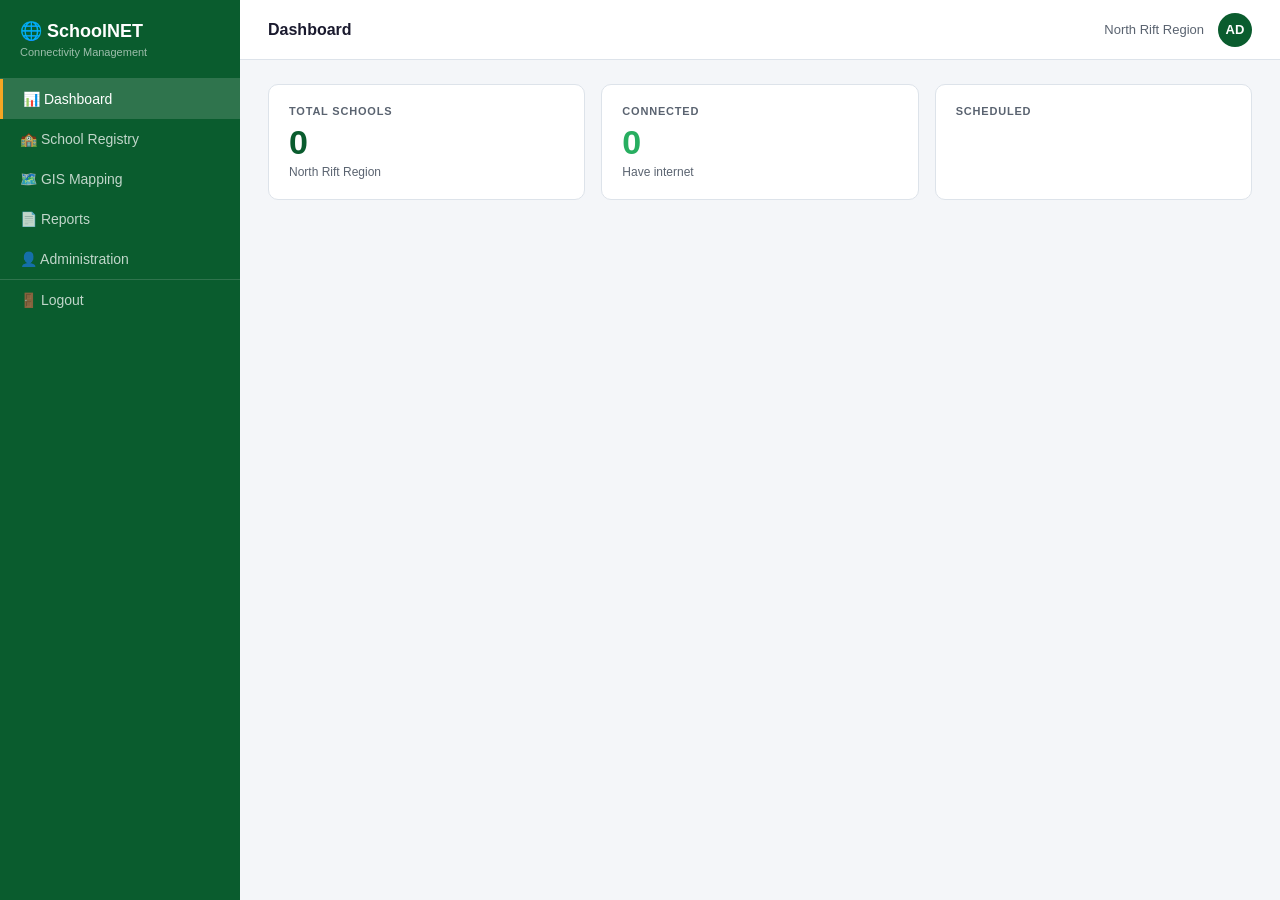
==== index.html @ 1ac12907 "Add dashboard page with stat cards and table" ====
<!DOCTYPE html>
<html lang="en">
<head>
    <meta charset="UTF-8">
    <meta name="viewport" content="width=device-width, initial-scale=1.0">
    <title>SchoolNET | Dashboard</title>
    <link rel="stylesheet" href="assets/css/style.css">
    <link rel="stylesheet" href="assets/css/dashboard.css">
</head>
<body>

    <!-- SIDEBAR -->
    <aside class="sidebar">

        <!-- LOGO -->
        <div class="sidebar-logo">
            <h1>🌐 SchoolNET</h1>
            <p>Connectivity Management</p>
        </div>

        <!-- NAVIGATION -->
        <nav>
            <a href="index.html" class="nav-link active">
                📊 Dashboard
            </a>
            <a href="pages/school-registry.html" class="nav-link">
                🏫 School Registry
            </a>
            <a href="pages/gis-mapping.html" class="nav-link">
                🗺️ GIS Mapping
            </a>
            <a href="pages/reports.html" class="nav-link">
                📄 Reports
            </a>
            <a href="pages/administration.html" class="nav-link">
                👤 Administration
            </a>
            <a href="login.html" class="nav-link logout">
                🚪 Logout
            </a>
        </nav>

    </aside>

    <!-- MAIN CONTENT -->
    <div class="main-content">

        <!-- TOP BAR -->
        <header class="topbar">
            <h2>Dashboard</h2>
            <div class="topbar-right">
                <span>North Rift Region</span>
                <div class="user-badge">AD</div>
            </div>
        </header>

        <!-- PAGE CONTENT -->
        <div class="page-content">

            <!-- STAT CARDS -->
            <div class="stats-grid">

                <div class="stat-card">
                    <div class="stat-label">Total Schools</div>
                    <div class="stat-value" id="totalSchools">0</div>
                    <div class="stat-sub">North Rift Region</div>
                </div>

                <div class="stat-card green">
                    <div class="stat-label">Connected</div>
                    <div class="stat-value" id="totalConnected">0</div>
                    <div class="stat-sub">Have internet</div>
                </div>

                <div class="stat-card orange">
                    <div class="stat-label">Scheduled</div>
---- assets/css/style.css ----
/* ================================
   GLOBAL STYLES
================================ */
* {
    margin: 0;
    padding: 0;
    box-sizing: border-box;
}

body {
    font-family: 'Segoe UI', sans-serif;
    background: #f4f6f9;
    color: #1a1a2e;
}

/* ================================
   LOGIN PAGE
================================ */
.login-container {
    min-height: 100vh;
    display: flex;
    align-items: center;
    justify-content: center;
    background: #0A5C2E;
}

.login-box {
    background: white;
    padding: 40px;
    border-radius: 12px;
    width: 400px;
    box-shadow: 0 10px 40px rgba(0,0,0,0.2);
}

.login-logo {
    text-align: center;
    margin-bottom: 30px;
}

.login-logo h1 {
    font-size: 28px;
    color: #0A5C2E;
    margin-bottom: 6px;
}

.login-logo p {
    font-size: 13px;
    color: #5a6370;
}

.form-group {
    display: flex;
    flex-direction: column;
    gap: 6px;
    margin-bottom: 18px;
}

.form-group label {
    font-size: 13px;
    font-weight: 600;
    color: #5a6370;
    text-transform: uppercase;
    letter-spacing: 0.8px;
}

.form-group input {
    padding: 10px 14px;
    border: 1px solid #dde3ea;
    border-radius: 6px;
    font-size: 14px;
    outline: none;
}

.form-group input:focus {
    border-color: #0A5C2E;
}

.btn-login {
    width: 100%;
    padding: 12px;
    background: #0A5C2E;
    color: white;
    border: none;
    border-radius: 6px;
    font-size: 15px;
    font-weight: 600;
    cursor: pointer;
    margin-top: 6px;
}

.btn-login:hover {
    background: #12803f;
}
---- assets/css/dashboard.css ----
/* ================================
   LAYOUT
================================ */
body {
    display: flex;
    min-height: 100vh;
}

/* ================================
   SIDEBAR
================================ */
.sidebar {
    width: 240px;
    background: #0A5C2E;
    display: flex;
    flex-direction: column;
    position: fixed;
    top: 0;
    left: 0;
    bottom: 0;
}

.sidebar-logo {
    padding: 20px;
    border-bottom: 1px solid rgba(255,255,255,0.15);
}

.sidebar-logo h1 {
    color: white;
    font-size: 18px;
    font-weight: 700;
}

.sidebar-logo p {
    color: rgba(255,255,255,0.6);
    font-size: 11px;
    margin-top: 4px;
}

.nav-link {
    display: flex;
    align-items: center;
    gap: 10px;
    padding: 12px 20px;
    color: rgba(255,255,255,0.75);
    text-decoration: none;
    font-size: 14px;
    font-weight: 500;
    transition: background 0.2s;
}

.nav-link:hover {
    background: rgba(255,255,255,0.1);
    color: white;
}

.nav-link.active {
    background: rgba(255,255,255,0.15);
    color: white;
    border-left: 3px solid #F5A623;
}

.nav-link.logout {
    margin-top: auto;
    border-top: 1px solid rgba(255,255,255,0.15);
}

/* ================================
   MAIN CONTENT
================================ */
.main-content {
    margin-left: 240px;
    flex: 1;
    display: flex;
    flex-direction: column;
}

/* ================================
   TOPBAR
================================ */
.topbar {
    height: 60px;
    background: white;
    border-bottom: 1px solid #dde3ea;
    display: flex;
    align-items: center;
    justify-content: space-between;
    padding: 0 28px;
    position: sticky;
    top: 0;
}

.topbar h2 {
    font-size: 16px;
    font-weight: 600;
}

.topbar-right {
    display: flex;
    align-items: center;
    gap: 14px;
    font-size: 13px;
    color: #5a6370;
}

.user-badge {
    width: 34px;
    height: 34px;
    background: #0A5C2E;
    color: white;
    border-radius: 50%;
    display: flex;
    align-items: center;
    justify-content: center;
    font-size: 13px;
    font-weight: 600;
}

/* ================================
   PAGE CONTENT
================================ */
.page-content {
    padding: 24px 28px;
    flex: 1;
}

/* ================================
   STAT CARDS
================================ */
.stats-grid {
    display: grid;
    grid-template-columns: repeat(auto-fit, minmax(180px, 1fr));
    gap: 16px;
    margin-bottom: 24px;
}

.stat-card {
    background: white;
    border-radius: 10px;
    padding: 20px;
    border: 1px solid #dde3ea;
}

.stat-label {
    font-size: 11px;
    font-weight: 700;
    text-transform: uppercase;
    letter-spacing: 0.8px;
    color: #5a6370;
    margin-bottom: 8px;
}

.stat-value {
    font-size: 34px;
    font-weight: 700;
    color: #0A5C2E;
    line-height: 1;
    margin-bottom: 6px;
}

.stat-sub {
    font-size: 12px;
    color: #5a6370;
}

.stat-card.green .stat-value { color: #27AE60; }
.stat-card.orange .stat-value { color: #E67E22; }
.stat-card.red .stat-value { color: #C0392B; }
.stat-card.blue .stat-value { color: #2980B9; }

/* ================================
   TABLE
================================ */
.table-card {
    background: white;
    border-radius: 10px;
    border: 1px solid #dde3ea;
    overflow: hidden;
}

.table-header {
    padding: 16px 20px;
    border-bottom: 1px solid #dde3ea;
}

.table-header h3 {
    font-size: 14px;
    font-weight: 600;
}

.table-wrap {
    overflow-x: auto;
}

table {
    width: 100%;
    border-collapse: collapse;
    font-size: 13px;
}

thead th {
    background: #f4f6f9;
    padding: 10px 14px;
    text-align: left;
    font-size: 11px;
    font-weight: 700;
    text-transform: uppercase;
    letter-spacing: 0.6px;
    color: #5a6370;
    border-bottom: 1px solid #dde3ea;
}

tbody tr {
    border-bottom: 1px solid #dde3ea;
}

tbody tr:hover {
    background: #e8f5ee;
}

tbody td {
    padding: 10px 14px;
}

/* ================================
   STATUS BADGES
================================ */
.badge {
    display: inline-block;
    padding: 3px 10px;
    border-radius: 20px;
    font-size: 11px;
    font-weight: 600;
}

.badge-connected { 
    background: #d4edda; 
    color: #155724; 
}
.badge-scheduled { 
    background: #fff3cd; 
    color: #856404; 
}
.badge-notconnected { 
    background: #f8d7da; 
    color: #721c24; 
}
.badge-unknown { 
    background: #e2e3e5; 
    color: #383d41; 
}
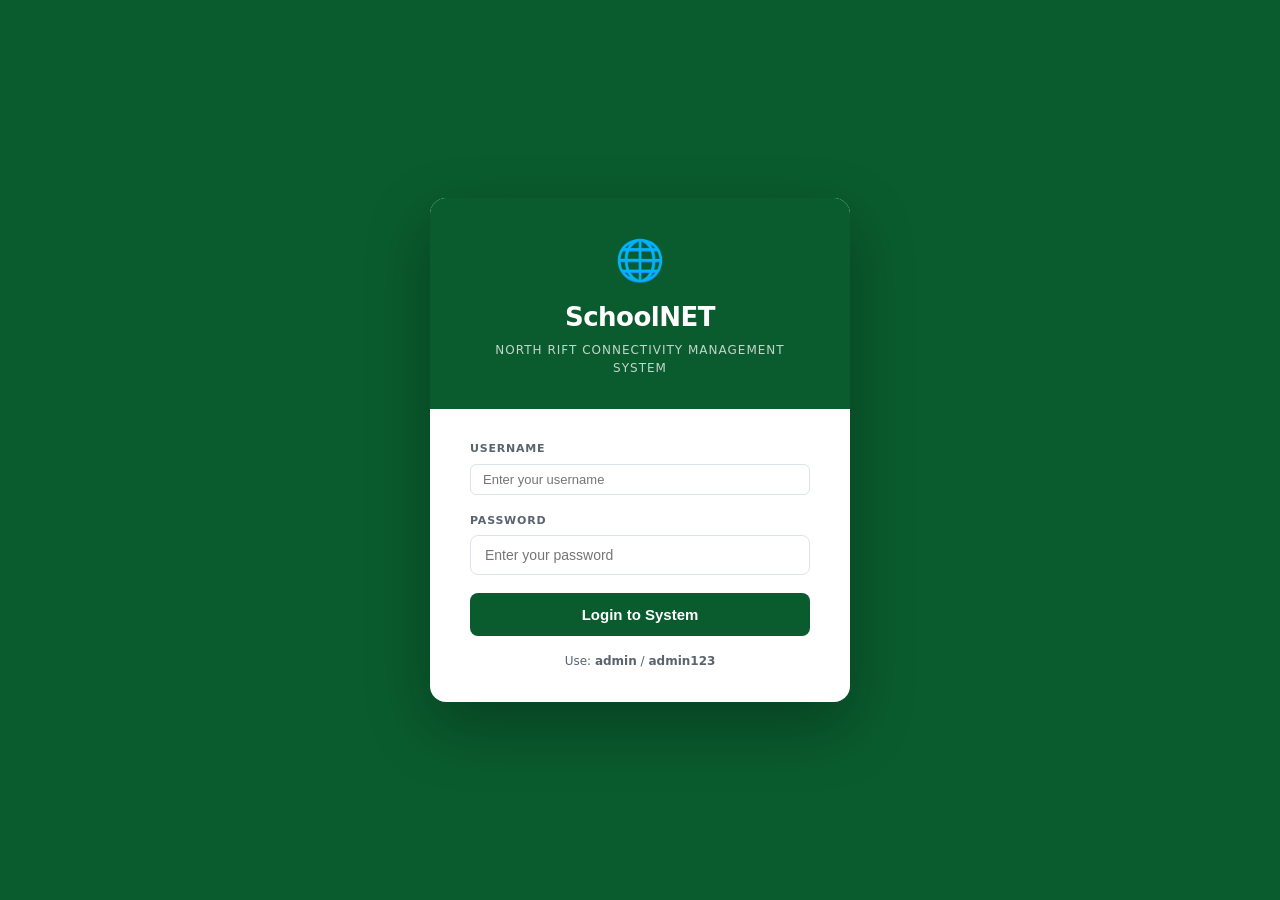
==== commit 22e3fa85: "Add login page and global CSS styles" ====
--- a/index.html
+++ b/index.html
@@ -3,74 +3,58 @@
 <head>
     <meta charset="UTF-8">
     <meta name="viewport" content="width=device-width, initial-scale=1.0">
-    <title>SchoolNET | Dashboard</title>
+    <title>SchoolNET | Login</title>
     <link rel="stylesheet" href="assets/css/style.css">
-    <link rel="stylesheet" href="assets/css/dashboard.css">
 </head>
 <body>
 
-    <!-- SIDEBAR -->
-    <aside class="sidebar">
+    <div class="login-container">
+        <div class="login-box">
 
-        <!-- LOGO -->
-        <div class="sidebar-logo">
-            <h1>🌐 SchoolNET</h1>
-            <p>Connectivity Management</p>
-        </div>
+            <div class="login-logo">
+                <div class="logo-icon">🌐</div>
+                <h1>SchoolNET</h1>
+                <p>North Rift Connectivity Management System</p>
+            </div>
 
-        <!-- NAVIGATION -->
-        <nav>
-            <a href="index.html" class="nav-link active">
-                📊 Dashboard
-            </a>
-            <a href="pages/school-registry.html" class="nav-link">
-                🏫 School Registry
-            </a>
-            <a href="pages/gis-mapping.html" class="nav-link">
-                🗺️ GIS Mapping
-            </a>
-            <a href="pages/reports.html" class="nav-link">
-                📄 Reports
-            </a>
-            <a href="pages/administration.html" class="nav-link">
-                👤 Administration
-            </a>
-            <a href="login.html" class="nav-link logout">
-                🚪 Logout
-            </a>
-        </nav>
+            <div class="login-form">
 
-    </aside>
-
-    <!-- MAIN CONTENT -->
-    <div class="main-content">
-
-        <!-- TOP BAR -->
-        <header class="topbar">
-            <h2>Dashboard</h2>
-            <div class="topbar-right">
-                <span>North Rift Region</span>
-                <div class="user-badge">AD</div>
-            </div>
-        </header>
-
-        <!-- PAGE CONTENT -->
-        <div class="page-content">
-
-            <!-- STAT CARDS -->
-            <div class="stats-grid">
-
-                <div class="stat-card">
-                    <div class="stat-label">Total Schools</div>
-                    <div class="stat-value" id="totalSchools">0</div>
-                    <div class="stat-sub">North Rift Region</div>
+                <div class="login-group">
+                    <label>Username</label>
+                    <input 
+                        type="text" 
+                        id="loginUser" 
+                        placeholder="Enter your username"
+                    >
                 </div>
 
-                <div class="stat-card green">
-                    <div class="stat-label">Connected</div>
-                    <div class="stat-value" id="totalConnected">0</div>
-                    <div class="stat-sub">Have internet</div>
+                <div class="login-group">
+                    <label>Password</label>
+                    <input 
+                        type="password" 
+                        id="loginPass" 
+                        placeholder="Enter your password"
+                    >
                 </div>
 
-                <div class="stat-card orange">
-                    <div class="stat-label">Scheduled</div>+                <div class="login-error" id="loginError">
+                    Wrong username or password
+                </div>
+
+                <button class="btn-login" onclick="doLogin()">
+                    Login to System
+                </button>
+
+                <div class="login-hint">
+                    Use: <strong>admin</strong> / 
+                    <strong>admin123</strong>
+                </div>
+
+            </div>
+        </div>
+    </div>
+
+    <script src="assets/js/auth.js"></script>
+
+</body>
+</html>
--- a/assets/css/style.css
+++ b/assets/css/style.css
@@ -1,93 +1,860 @@
 /* ================================
-   GLOBAL STYLES
-================================ */
-* {
+   GLOBAL RESET & BASE
+================================ */
+*, *::before, *::after {
+    box-sizing: border-box;
     margin: 0;
     padding: 0;
-    box-sizing: border-box;
+}
+
+:root {
+    --brand:        #0A5C2E;
+    --brand-light:  #12803f;
+    --brand-pale:   #e8f5ee;
+    --accent:       #F5A623;
+    --danger:       #C0392B;
+    --warn:         #E67E22;
+    --info:         #2980B9;
+    --success:      #27AE60;
+    --text:         #1a1a2e;
+    --text-muted:   #5a6370;
+    --border:       #dde3ea;
+    --bg:           #f4f6f9;
+    --white:        #ffffff;
+    --sidebar-w:    240px;
+    --header-h:     60px;
 }
 
 body {
-    font-family: 'Segoe UI', sans-serif;
-    background: #f4f6f9;
-    color: #1a1a2e;
-}
+    font-family: 'Segoe UI', system-ui, sans-serif;
+    background: var(--bg);
+    color: var(--text);
+    font-size: 14px;
+    line-height: 1.5;
+}
+
+a { text-decoration: none; color: inherit; }
 
 /* ================================
    LOGIN PAGE
 ================================ */
 .login-container {
     min-height: 100vh;
+    background: var(--brand);
     display: flex;
     align-items: center;
     justify-content: center;
-    background: #0A5C2E;
+    padding: 20px;
 }
 
 .login-box {
-    background: white;
-    padding: 40px;
-    border-radius: 12px;
-    width: 400px;
-    box-shadow: 0 10px 40px rgba(0,0,0,0.2);
+    background: var(--white);
+    border-radius: 16px;
+    width: 420px;
+    max-width: 100%;
+    box-shadow: 0 24px 64px rgba(0,0,0,0.3);
+    overflow: hidden;
 }
 
 .login-logo {
+    background: var(--brand);
+    padding: 32px 40px;
     text-align: center;
-    margin-bottom: 30px;
+    color: white;
+}
+
+.logo-icon {
+    font-size: 40px;
+    margin-bottom: 8px;
 }
 
 .login-logo h1 {
-    font-size: 28px;
-    color: #0A5C2E;
-    margin-bottom: 6px;
+    font-size: 26px;
+    font-weight: 700;
+    letter-spacing: -0.5px;
+    margin-bottom: 4px;
 }
 
 .login-logo p {
-    font-size: 13px;
-    color: #5a6370;
-}
-
-.form-group {
+    font-size: 12px;
+    opacity: 0.75;
+    text-transform: uppercase;
+    letter-spacing: 1px;
+}
+
+.login-form {
+    padding: 32px 40px;
+}
+
+.login-group {
     display: flex;
     flex-direction: column;
     gap: 6px;
     margin-bottom: 18px;
 }
 
-.form-group label {
-    font-size: 13px;
-    font-weight: 600;
-    color: #5a6370;
+.login-group label {
+    font-size: 11px;
+    font-weight: 700;
     text-transform: uppercase;
     letter-spacing: 0.8px;
-}
-
-.form-group input {
+    color: var(--text-muted);
+}
+
+.login-group input {
+    padding: 11px 14px;
+    border: 1.5px solid var(--border);
+    border-radius: 8px;
+    font-size: 14px;
+    color: var(--text);
+    outline: none;
+    transition: border-color 0.2s;
+}
+
+.login-group input:focus {
+    border-color: var(--brand);
+}
+
+.login-error {
+    background: #f8d7da;
+    color: #721c24;
     padding: 10px 14px;
-    border: 1px solid #dde3ea;
-    border-radius: 6px;
-    font-size: 14px;
-    outline: none;
-}
-
-.form-group input:focus {
-    border-color: #0A5C2E;
+    border-radius: 8px;
+    font-size: 13px;
+    text-align: center;
+    margin-bottom: 14px;
+    display: none;
 }
 
 .btn-login {
     width: 100%;
-    padding: 12px;
-    background: #0A5C2E;
+    padding: 13px;
+    background: var(--brand);
     color: white;
     border: none;
-    border-radius: 6px;
+    border-radius: 8px;
     font-size: 15px;
     font-weight: 600;
     cursor: pointer;
-    margin-top: 6px;
-}
-
-.btn-login:hover {
-    background: #12803f;
-}+    transition: background 0.2s;
+}
+
+.btn-login:hover { background: var(--brand-light); }
+
+.login-hint {
+    text-align: center;
+    font-size: 12px;
+    color: var(--text-muted);
+    margin-top: 16px;
+}
+
+/* ================================
+   LAYOUT
+================================ */
+.app-layout {
+    display: flex;
+    min-height: 100vh;
+}
+
+/* ================================
+   SIDEBAR
+================================ */
+.sidebar {
+    width: var(--sidebar-w);
+    background: var(--brand);
+    display: flex;
+    flex-direction: column;
+    position: fixed;
+    top: 0; left: 0; bottom: 0;
+    z-index: 100;
+    overflow-y: auto;
+}
+
+.sidebar-logo {
+    padding: 20px;
+    border-bottom: 1px solid rgba(255,255,255,0.15);
+}
+
+.sidebar-logo h1 {
+    color: white;
+    font-size: 17px;
+    font-weight: 700;
+    letter-spacing: -0.3px;
+}
+
+.sidebar-logo p {
+    color: rgba(255,255,255,0.55);
+    font-size: 10px;
+    margin-top: 3px;
+    text-transform: uppercase;
+    letter-spacing: 1px;
+}
+
+.sidebar-nav {
+    flex: 1;
+    padding: 12px 0;
+}
+
+.nav-label {
+    padding: 16px 20px 6px;
+    color: rgba(255,255,255,0.35);
+    font-size: 10px;
+    text-transform: uppercase;
+    letter-spacing: 1.2px;
+    font-weight: 600;
+}
+
+.nav-link {
+    display: flex;
+    align-items: center;
+    gap: 10px;
+    padding: 11px 20px;
+    color: rgba(255,255,255,0.75);
+    font-size: 13.5px;
+    font-weight: 500;
+    cursor: pointer;
+    transition: background 0.15s, color 0.15s;
+    border-left: 3px solid transparent;
+}
+
+.nav-link:hover {
+    background: rgba(255,255,255,0.1);
+    color: white;
+}
+
+.nav-link.active {
+    background: rgba(255,255,255,0.12);
+    color: white;
+    border-left-color: var(--accent);
+}
+
+.nav-logout {
+    border-top: 1px solid rgba(255,255,255,0.15);
+    margin-top: auto;
+    color: rgba(255,255,255,0.55) !important;
+}
+
+/* ================================
+   MAIN CONTENT
+================================ */
+.main-content {
+    margin-left: var(--sidebar-w);
+    flex: 1;
+    display: flex;
+    flex-direction: column;
+    min-height: 100vh;
+}
+
+/* ================================
+   TOPBAR
+================================ */
+.topbar {
+    height: var(--header-h);
+    background: var(--white);
+    border-bottom: 1px solid var(--border);
+    display: flex;
+    align-items: center;
+    justify-content: space-between;
+    padding: 0 28px;
+    position: sticky;
+    top: 0;
+    z-index: 50;
+}
+
+.topbar h2 {
+    font-size: 16px;
+    font-weight: 600;
+}
+
+.topbar-right {
+    display: flex;
+    align-items: center;
+    gap: 14px;
+    font-size: 12px;
+    color: var(--text-muted);
+}
+
+.user-badge {
+    width: 34px;
+    height: 34px;
+    background: var(--brand);
+    color: white;
+    border-radius: 50%;
+    display: flex;
+    align-items: center;
+    justify-content: center;
+    font-size: 13px;
+    font-weight: 600;
+}
+
+/* ================================
+   PAGE CONTENT
+================================ */
+.page-content {
+    padding: 24px 28px;
+    flex: 1;
+}
+
+/* ================================
+   PAGES
+================================ */
+.page { display: none; }
+.page.active { display: block; }
+
+/* ================================
+   STAT CARDS
+================================ */
+.stats-grid {
+    display: grid;
+    grid-template-columns: repeat(auto-fit, minmax(180px, 1fr));
+    gap: 16px;
+    margin-bottom: 24px;
+}
+
+.stat-card {
+    background: var(--white);
+    border-radius: 10px;
+    padding: 20px;
+    border: 1px solid var(--border);
+}
+
+.stat-label {
+    font-size: 11px;
+    font-weight: 700;
+    text-transform: uppercase;
+    letter-spacing: 0.8px;
+    color: var(--text-muted);
+    margin-bottom: 8px;
+}
+
+.stat-value {
+    font-size: 34px;
+    font-weight: 700;
+    color: var(--brand);
+    line-height: 1;
+    margin-bottom: 6px;
+}
+
+.stat-sub { font-size: 12px; color: var(--text-muted); }
+
+.stat-card.green .stat-value { color: var(--success); }
+.stat-card.orange .stat-value { color: var(--warn); }
+.stat-card.red .stat-value { color: var(--danger); }
+.stat-card.blue .stat-value { color: var(--info); }
+
+/* ================================
+   CHARTS ROW
+================================ */
+.charts-row {
+    display: grid;
+    grid-template-columns: 1fr 1fr;
+    gap: 16px;
+    margin-bottom: 24px;
+}
+
+.chart-card {
+    background: var(--white);
+    border-radius: 10px;
+    border: 1px solid var(--border);
+    padding: 20px;
+}
+
+.chart-card h3 {
+    font-size: 12px;
+    font-weight: 700;
+    text-transform: uppercase;
+    letter-spacing: 0.7px;
+    color: var(--text-muted);
+    margin-bottom: 16px;
+}
+
+/* BAR CHART */
+.bar-row {
+    display: flex;
+    align-items: center;
+    gap: 10px;
+    margin-bottom: 10px;
+    font-size: 12px;
+}
+
+.bar-label {
+    width: 120px;
+    text-align: right;
+    font-weight: 500;
+    white-space: nowrap;
+    overflow: hidden;
+    text-overflow: ellipsis;
+}
+
+.bar-track {
+    flex: 1;
+    height: 18px;
+    background: var(--bg);
+    border-radius: 4px;
+    overflow: hidden;
+}
+
+.bar-fill {
+    height: 100%;
+    background: var(--brand-light);
+    border-radius: 4px;
+    transition: width 0.6s ease;
+}
+
+.bar-count {
+    width: 40px;
+    font-weight: 600;
+    color: var(--brand);
+}
+
+/* DONUT */
+.donut-wrap {
+    display: flex;
+    align-items: center;
+    gap: 20px;
+}
+
+.donut-legend {
+    display: flex;
+    flex-direction: column;
+    gap: 8px;
+    flex: 1;
+}
+
+.legend-item {
+    display: flex;
+    align-items: center;
+    gap: 8px;
+    font-size: 12.5px;
+}
+
+.legend-dot {
+    width: 10px;
+    height: 10px;
+    border-radius: 50%;
+    flex-shrink: 0;
+}
+
+/* ================================
+   TABLE CARD
+================================ */
+.table-card {
+    background: var(--white);
+    border-radius: 10px;
+    border: 1px solid var(--border);
+    overflow: hidden;
+    margin-bottom: 24px;
+}
+
+.table-toolbar {
+    display: flex;
+    align-items: center;
+    justify-content: space-between;
+    padding: 14px 20px;
+    border-bottom: 1px solid var(--border);
+    gap: 12px;
+    flex-wrap: wrap;
+}
+
+.table-toolbar h3 { font-size: 14px; font-weight: 600; }
+.toolbar-right { display: flex; align-items: center; gap: 10px; flex-wrap: wrap; }
+
+input[type=text], select {
+    padding: 7px 12px;
+    border: 1.5px solid var(--border);
+    border-radius: 6px;
+    font-size: 13px;
+    color: var(--text);
+    background: var(--white);
+    outline: none;
+}
+
+input[type=text]:focus, select:focus { border-color: var(--brand); }
+#searchBox { width: 220px; }
+
+/* ================================
+   BUTTONS
+================================ */
+.btn {
+    padding: 7px 16px;
+    border: none;
+    border-radius: 6px;
+    font-size: 13px;
+    font-weight: 600;
+    cursor: pointer;
+    display: inline-flex;
+    align-items: center;
+    gap: 6px;
+    transition: opacity 0.15s;
+}
+
+.btn:hover { opacity: 0.85; }
+.btn-primary { background: var(--brand); color: white; }
+.btn-danger  { background: var(--danger); color: white; }
+.btn-outline { background: var(--white); color: var(--brand); border: 1.5px solid var(--brand); }
+.btn-sm { padding: 4px 10px; font-size: 12px; }
+
+/* ================================
+   TABLE
+================================ */
+.table-wrap { overflow-x: auto; }
+
+table {
+    width: 100%;
+    border-collapse: collapse;
+    font-size: 13px;
+}
+
+thead th {
+    background: var(--bg);
+    padding: 10px 14px;
+    text-align: left;
+    font-size: 11px;
+    font-weight: 700;
+    text-transform: uppercase;
+    letter-spacing: 0.6px;
+    color: var(--text-muted);
+    border-bottom: 1px solid var(--border);
+    white-space: nowrap;
+}
+
+tbody tr { border-bottom: 1px solid var(--border); }
+tbody tr:hover { background: var(--brand-pale); }
+tbody td { padding: 9px 14px; vertical-align: middle; }
+
+/* ================================
+   STATUS BADGES
+================================ */
+.badge {
+    display: inline-flex;
+    align-items: center;
+    padding: 3px 10px;
+    border-radius: 20px;
+    font-size: 11px;
+    font-weight: 600;
+}
+
+.badge-connected    { background: #d4edda; color: #155724; }
+.badge-scheduled    { background: #fff3cd; color: #856404; }
+.badge-notconnected { background: #f8d7da; color: #721c24; }
+.badge-unknown      { background: #e2e3e5; color: #383d41; }
+
+/* ================================
+   PAGINATION
+================================ */
+.pagination {
+    display: flex;
+    align-items: center;
+    justify-content: space-between;
+    padding: 12px 20px;
+    font-size: 12.5px;
+    color: var(--text-muted);
+    border-top: 1px solid var(--border);
+}
+
+.pg-btns { display: flex; gap: 4px; }
+
+.pg-btn {
+    padding: 4px 10px;
+    border: 1px solid var(--border);
+    border-radius: 5px;
+    background: var(--white);
+    cursor: pointer;
+    font-size: 12px;
+}
+
+.pg-btn:hover,
+.pg-btn.active {
+    background: var(--brand);
+    color: white;
+    border-color: var(--brand);
+}
+
+/* ================================
+   MAP
+================================ */
+.map-filters {
+    background: var(--white);
+    border: 1px solid var(--border);
+    border-radius: 10px;
+    padding: 16px 20px;
+    margin-bottom: 16px;
+    display: flex;
+    gap: 12px;
+    align-items: flex-end;
+    flex-wrap: wrap;
+}
+
+.filter-group { display: flex; flex-direction: column; gap: 5px; }
+.filter-group label { font-size: 11px; font-weight: 700; color: var(--text-muted); text-transform: uppercase; }
+
+#mapContainer {
+    height: 550px;
+    border-radius: 10px;
+    border: 1px solid var(--border);
+    overflow: hidden;
+}
+
+.map-legend {
+    display: flex;
+    align-items: center;
+    gap: 16px;
+    margin-left: auto;
+    flex-wrap: wrap;
+}
+
+.map-legend-item {
+    display: flex;
+    align-items: center;
+    gap: 6px;
+    font-size: 12px;
+}
+
+.map-dot {
+    width: 12px;
+    height: 12px;
+    border-radius: 50%;
+    border: 2px solid white;
+    box-shadow: 0 1px 3px rgba(0,0,0,0.3);
+}
+
+/* ================================
+   MODAL
+================================ */
+.modal-bg {
+    display: none;
+    position: fixed;
+    inset: 0;
+    background: rgba(0,0,0,0.5);
+    z-index: 200;
+    align-items: center;
+    justify-content: center;
+}
+
+.modal-bg.open { display: flex; }
+
+.modal {
+    background: var(--white);
+    border-radius: 12px;
+    width: 560px;
+    max-width: 95vw;
+    max-height: 90vh;
+    overflow-y: auto;
+    box-shadow: 0 20px 60px rgba(0,0,0,0.2);
+}
+
+.modal-header {
+    display: flex;
+    align-items: center;
+    justify-content: space-between;
+    padding: 18px 24px;
+    border-bottom: 1px solid var(--border);
+}
+
+.modal-header h3 { font-size: 15px; font-weight: 600; }
+.modal-close { background: none; border: none; font-size: 22px; cursor: pointer; color: var(--text-muted); }
+
+.modal-body { padding: 20px 24px; }
+
+.form-grid {
+    display: grid;
+    grid-template-columns: 1fr 1fr;
+    gap: 14px;
+}
+
+.form-group { display: flex; flex-direction: column; gap: 5px; }
+.form-group.full { grid-column: 1/-1; }
+
+.form-group label {
+    font-size: 11px;
+    font-weight: 700;
+    text-transform: uppercase;
+    color: var(--text-muted);
+}
+
+.form-group input,
+.form-group select,
+.form-group textarea {
+    padding: 8px 12px;
+    border: 1.5px solid var(--border);
+    border-radius: 6px;
+    font-size: 13px;
+    width: 100%;
+    outline: none;
+}
+
+.form-group input:focus,
+.form-group select:focus { border-color: var(--brand); }
+
+.modal-footer {
+    display: flex;
+    justify-content: flex-end;
+    gap: 10px;
+    padding: 14px 24px;
+    border-top: 1px solid var(--border);
+}
+
+/* ================================
+   PROFILE
+================================ */
+.profile-header {
+    background: var(--white);
+    border: 1px solid var(--border);
+    border-radius: 10px;
+    padding: 24px;
+    display: flex;
+    gap: 20px;
+    align-items: flex-start;
+    margin-bottom: 16px;
+}
+
+.profile-icon {
+    width: 64px;
+    height: 64px;
+    background: var(--brand-pale);
+    border-radius: 50%;
+    display: flex;
+    align-items: center;
+    justify-content: center;
+    font-size: 28px;
+    flex-shrink: 0;
+}
+
+.profile-info h2 { font-size: 20px; font-weight: 700; margin-bottom: 4px; }
+.profile-info p  { font-size: 13px; color: var(--text-muted); }
+
+.profile-grid {
+    display: grid;
+    grid-template-columns: 1fr 1fr;
+    gap: 16px;
+}
+
+.info-card {
+    background: var(--white);
+    border: 1px solid var(--border);
+    border-radius: 10px;
+    padding: 20px;
+}
+
+.info-card h4 {
+    font-size: 11px;
+    font-weight: 700;
+    text-transform: uppercase;
+    letter-spacing: 0.8px;
+    color: var(--text-muted);
+    margin-bottom: 14px;
+    padding-bottom: 10px;
+    border-bottom: 1px solid var(--border);
+}
+
+.info-row {
+    display: flex;
+    justify-content: space-between;
+    padding: 7px 0;
+    border-bottom: 1px solid var(--bg);
+    font-size: 13px;
+}
+
+.info-row:last-child { border-bottom: none; }
+.info-row .lbl { color: var(--text-muted); }
+.info-row .val { font-weight: 600; text-align: right; }
+
+/* ================================
+   REPORTS
+================================ */
+.progress-bar {
+    height: 8px;
+    background: var(--bg);
+    border-radius: 4px;
+    overflow: hidden;
+    min-width: 100px;
+}
+
+.progress-fill {
+    height: 100%;
+    background: var(--success);
+    border-radius: 4px;
+}
+
+/* ================================
+   ADMIN
+================================ */
+.admin-grid {
+    display: grid;
+    grid-template-columns: repeat(auto-fit, minmax(280px, 1fr));
+    gap: 16px;
+}
+
+.admin-card {
+    background: var(--white);
+    border: 1px solid var(--border);
+    border-radius: 10px;
+    padding: 20px;
+}
+
+.admin-card h3 {
+    font-size: 14px;
+    font-weight: 600;
+    margin-bottom: 16px;
+    padding-bottom: 12px;
+    border-bottom: 1px solid var(--border);
+}
+
+.roles-list { display: flex; flex-direction: column; gap: 8px; }
+
+.role-item {
+    padding: 10px 14px;
+    background: var(--bg);
+    border-radius: 8px;
+    display: flex;
+    justify-content: space-between;
+    align-items: center;
+}
+
+.role-name { font-size: 13px; font-weight: 600; }
+.role-perms { font-size: 12px; color: var(--text-muted); }
+
+.audit-list { display: flex; flex-direction: column; gap: 8px; }
+
+.audit-item {
+    padding: 8px 12px;
+    background: var(--bg);
+    border-radius: 6px;
+    font-size: 12px;
+    color: var(--text-muted);
+    border-left: 3px solid var(--brand);
+    line-height: 1.5;
+}
+
+.audit-time { font-size: 11px; color: #aaa; margin-top: 2px; }
+
+/* ================================
+   NO RESULTS
+================================ */
+.no-results {
+    text-align: center;
+    padding: 48px;
+    color: var(--text-muted);
+    font-size: 14px;
+}
+
+/* ================================
+   TOAST
+================================ */
+#toast {
+    position: fixed;
+    bottom: 24px;
+    right: 24px;
+    background: #1a1a2e;
+    color: white;
+    padding: 12px 20px;
+    border-radius: 8px;
+    font-size: 13px;
+    font-weight: 500;
+    transform: translateY(80px);
+    opacity: 0;
+    transition: all 0.3s;
+    z-index: 999;
+}
+
+#toast.show { transform: translateY(0); opacity: 1; }
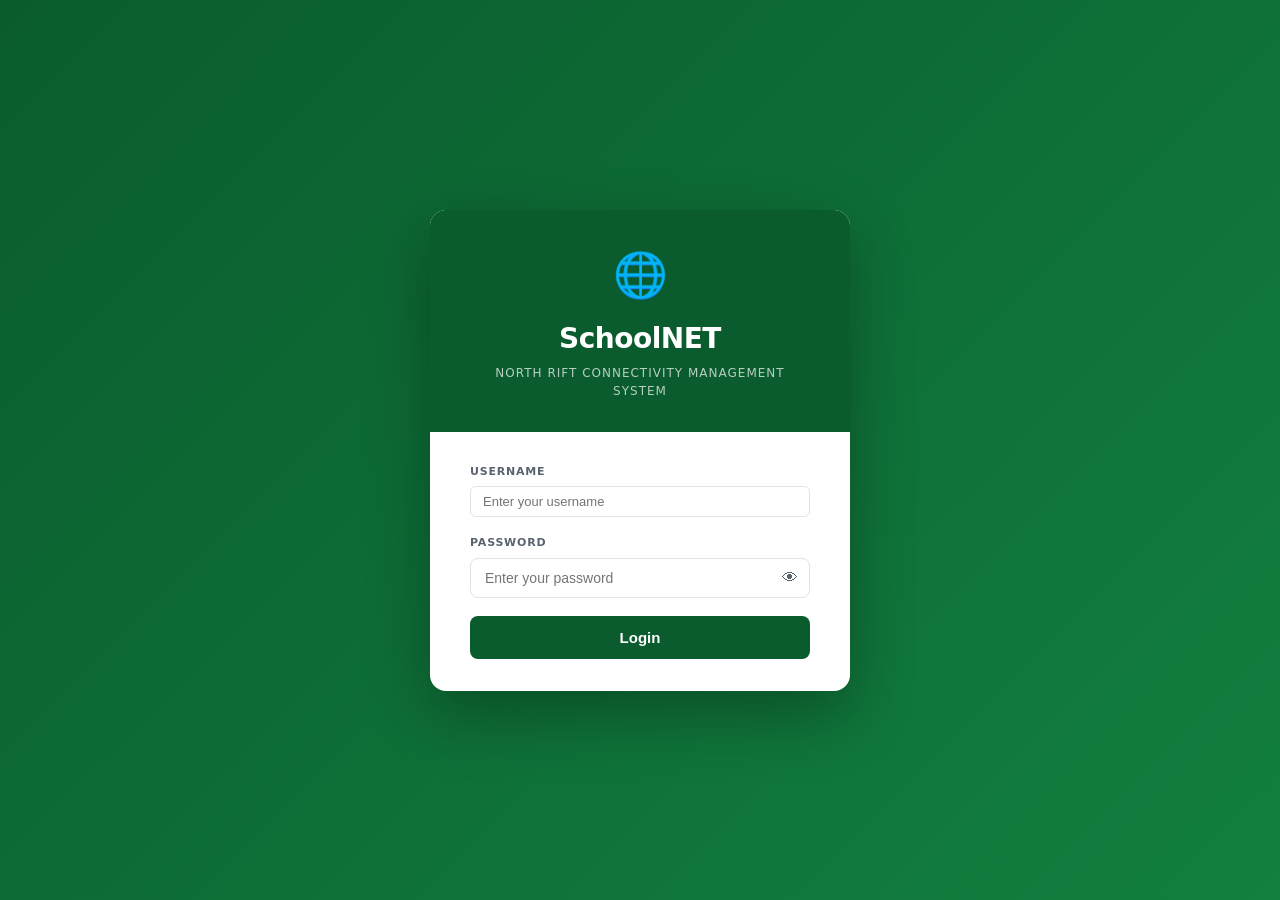
==== commit 4d3e47b8: "Fix login page and update global CSS" ====
--- a/index.html
+++ b/index.html
@@ -2,59 +2,67 @@
 <html lang="en">
 <head>
     <meta charset="UTF-8">
-    <meta name="viewport" content="width=device-width, initial-scale=1.0">
+    <meta name="viewport" 
+    content="width=device-width, initial-scale=1.0">
     <title>SchoolNET | Login</title>
     <link rel="stylesheet" href="assets/css/style.css">
 </head>
 <body>
 
-    <div class="login-container">
-        <div class="login-box">
+<div class="login-container">
+    <div class="login-box">
 
-            <div class="login-logo">
-                <div class="logo-icon">🌐</div>
-                <h1>SchoolNET</h1>
-                <p>North Rift Connectivity Management System</p>
+        <div class="login-logo">
+            <div class="logo-icon">🌐</div>
+            <h1>SchoolNET</h1>
+            <p>North Rift Connectivity Management System</p>
+        </div>
+
+        <div class="login-form">
+
+            <div class="login-group">
+                <label>Username</label>
+                <input 
+                    type="text" 
+                    id="loginUser" 
+                    placeholder="Enter your username"
+                    autocomplete="username"
+                >
             </div>
 
-            <div class="login-form">
-
-                <div class="login-group">
-                    <label>Username</label>
-                    <input 
-                        type="text" 
-                        id="loginUser" 
-                        placeholder="Enter your username"
-                    >
-                </div>
-
-                <div class="login-group">
-                    <label>Password</label>
+            <div class="login-group">
+                <label>Password</label>
+                <div class="password-wrap">
                     <input 
                         type="password" 
                         id="loginPass" 
                         placeholder="Enter your password"
+                        autocomplete="current-password"
                     >
+                    <button 
+                        class="toggle-pass" 
+                        onclick="togglePassword()"
+                        type="button">
+                        👁
+                    </button>
                 </div>
+            </div>
 
-                <div class="login-error" id="loginError">
-                    Wrong username or password
-                </div>
+            <div class="login-error" id="loginError"></div>
 
-                <button class="btn-login" onclick="doLogin()">
-                    Login to System
-                </button>
+            <button 
+                class="btn-login" 
+                id="loginBtn"
+                onclick="doLogin()">
+                Login
+            </button>
 
-                <div class="login-hint">
-                    Use: <strong>admin</strong> / 
-                    <strong>admin123</strong>
-                </div>
-
-            </div>
         </div>
     </div>
+</div>
 
-    <script src="assets/js/auth.js"></script>
+<script src="assets/js/api.js"></script>
+<script src="assets/js/auth.js"></script>
 
 </body>
 </html>
--- a/assets/css/style.css
+++ b/assets/css/style.css
@@ -1,5 +1,5 @@
 /* ================================
-   GLOBAL RESET & BASE
+   GLOBAL RESET
 ================================ */
 *, *::before, *::after {
     box-sizing: border-box;
@@ -8,21 +8,21 @@
 }
 
 :root {
-    --brand:        #0A5C2E;
-    --brand-light:  #12803f;
-    --brand-pale:   #e8f5ee;
-    --accent:       #F5A623;
-    --danger:       #C0392B;
-    --warn:         #E67E22;
-    --info:         #2980B9;
-    --success:      #27AE60;
-    --text:         #1a1a2e;
-    --text-muted:   #5a6370;
-    --border:       #dde3ea;
-    --bg:           #f4f6f9;
-    --white:        #ffffff;
-    --sidebar-w:    240px;
-    --header-h:     60px;
+    --brand:       #0A5C2E;
+    --brand-light: #12803f;
+    --brand-pale:  #e8f5ee;
+    --accent:      #F5A623;
+    --danger:      #C0392B;
+    --warn:        #E67E22;
+    --info:        #2980B9;
+    --success:     #27AE60;
+    --text:        #1a1a2e;
+    --text-muted:  #5a6370;
+    --border:      #dde3ea;
+    --bg:          #f4f6f9;
+    --white:       #ffffff;
+    --sidebar-w:   240px;
+    --header-h:    60px;
 }
 
 body {
@@ -33,14 +33,16 @@
     line-height: 1.5;
 }
 
-a { text-decoration: none; color: inherit; }
-
 /* ================================
    LOGIN PAGE
 ================================ */
 .login-container {
     min-height: 100vh;
-    background: var(--brand);
+    background: linear-gradient(
+        135deg, 
+        #0A5C2E 0%, 
+        #12803f 100%
+    );
     display: flex;
     align-items: center;
     justify-content: center;
@@ -64,12 +66,12 @@
 }
 
 .logo-icon {
-    font-size: 40px;
-    margin-bottom: 8px;
+    font-size: 44px;
+    margin-bottom: 10px;
 }
 
 .login-logo h1 {
-    font-size: 26px;
+    font-size: 28px;
     font-weight: 700;
     letter-spacing: -0.5px;
     margin-bottom: 4px;
@@ -77,7 +79,7 @@
 
 .login-logo p {
     font-size: 12px;
-    opacity: 0.75;
+    opacity: 0.7;
     text-transform: uppercase;
     letter-spacing: 1px;
 }
@@ -109,10 +111,31 @@
     color: var(--text);
     outline: none;
     transition: border-color 0.2s;
+    width: 100%;
 }
 
 .login-group input:focus {
     border-color: var(--brand);
+}
+
+.password-wrap {
+    position: relative;
+}
+
+.password-wrap input {
+    padding-right: 44px;
+}
+
+.toggle-pass {
+    position: absolute;
+    right: 12px;
+    top: 50%;
+    transform: translateY(-50%);
+    background: none;
+    border: none;
+    cursor: pointer;
+    font-size: 16px;
+    color: var(--text-muted);
 }
 
 .login-error {
@@ -124,6 +147,7 @@
     text-align: center;
     margin-bottom: 14px;
     display: none;
+    border: 1px solid #f5c6cb;
 }
 
 .btn-login {
@@ -139,17 +163,17 @@
     transition: background 0.2s;
 }
 
-.btn-login:hover { background: var(--brand-light); }
-
-.login-hint {
-    text-align: center;
-    font-size: 12px;
-    color: var(--text-muted);
-    margin-top: 16px;
-}
-
-/* ================================
-   LAYOUT
+.btn-login:hover {
+    background: var(--brand-light);
+}
+
+.btn-login:disabled {
+    opacity: 0.7;
+    cursor: not-allowed;
+}
+
+/* ================================
+   APP LAYOUT
 ================================ */
 .app-layout {
     display: flex;
@@ -165,7 +189,9 @@
     display: flex;
     flex-direction: column;
     position: fixed;
-    top: 0; left: 0; bottom: 0;
+    top: 0;
+    left: 0;
+    bottom: 0;
     z-index: 100;
     overflow-y: auto;
 }
@@ -179,7 +205,6 @@
     color: white;
     font-size: 17px;
     font-weight: 700;
-    letter-spacing: -0.3px;
 }
 
 .sidebar-logo p {
@@ -190,10 +215,7 @@
     letter-spacing: 1px;
 }
 
-.sidebar-nav {
-    flex: 1;
-    padding: 12px 0;
-}
+.sidebar-nav { flex: 1; padding: 12px 0; }
 
 .nav-label {
     padding: 16px 20px 6px;
@@ -213,8 +235,9 @@
     font-size: 13.5px;
     font-weight: 500;
     cursor: pointer;
-    transition: background 0.15s, color 0.15s;
+    transition: background 0.15s;
     border-left: 3px solid transparent;
+    text-decoration: none;
 }
 
 .nav-link:hover {
@@ -261,10 +284,7 @@
     z-index: 50;
 }
 
-.topbar h2 {
-    font-size: 16px;
-    font-weight: 600;
-}
+.topbar h2 { font-size: 16px; font-weight: 600; }
 
 .topbar-right {
     display: flex;
@@ -285,6 +305,7 @@
     justify-content: center;
     font-size: 13px;
     font-weight: 600;
+    cursor: pointer;
 }
 
 /* ================================
@@ -295,9 +316,6 @@
     flex: 1;
 }
 
-/* ================================
-   PAGES
-================================ */
 .page { display: none; }
 .page.active { display: block; }
 
@@ -343,7 +361,7 @@
 .stat-card.blue .stat-value { color: var(--info); }
 
 /* ================================
-   CHARTS ROW
+   CHARTS
 ================================ */
 .charts-row {
     display: grid;
@@ -368,7 +386,6 @@
     margin-bottom: 16px;
 }
 
-/* BAR CHART */
 .bar-row {
     display: flex;
     align-items: center;
@@ -407,7 +424,6 @@
     color: var(--brand);
 }
 
-/* DONUT */
 .donut-wrap {
     display: flex;
     align-items: center;
@@ -457,7 +473,13 @@
 }
 
 .table-toolbar h3 { font-size: 14px; font-weight: 600; }
-.toolbar-right { display: flex; align-items: center; gap: 10px; flex-wrap: wrap; }
+
+.toolbar-right {
+    display: flex;
+    align-items: center;
+    gap: 10px;
+    flex-wrap: wrap;
+}
 
 input[type=text], select {
     padding: 7px 12px;
@@ -469,7 +491,9 @@
     outline: none;
 }
 
-input[type=text]:focus, select:focus { border-color: var(--brand); }
+input[type=text]:focus,
+select:focus { border-color: var(--brand); }
+
 #searchBox { width: 220px; }
 
 /* ================================
@@ -486,12 +510,19 @@
     align-items: center;
     gap: 6px;
     transition: opacity 0.15s;
+    text-decoration: none;
 }
 
 .btn:hover { opacity: 0.85; }
 .btn-primary { background: var(--brand); color: white; }
 .btn-danger  { background: var(--danger); color: white; }
-.btn-outline { background: var(--white); color: var(--brand); border: 1.5px solid var(--brand); }
+.btn-warning { background: var(--warn); color: white; }
+.btn-info    { background: var(--info); color: white; }
+.btn-outline {
+    background: var(--white);
+    color: var(--brand);
+    border: 1.5px solid var(--brand);
+}
 .btn-sm { padding: 4px 10px; font-size: 12px; }
 
 /* ================================
@@ -523,7 +554,7 @@
 tbody td { padding: 9px 14px; vertical-align: middle; }
 
 /* ================================
-   STATUS BADGES
+   BADGES
 ================================ */
 .badge {
     display: inline-flex;
@@ -585,8 +616,18 @@
     flex-wrap: wrap;
 }
 
-.filter-group { display: flex; flex-direction: column; gap: 5px; }
-.filter-group label { font-size: 11px; font-weight: 700; color: var(--text-muted); text-transform: uppercase; }
+.filter-group {
+    display: flex;
+    flex-direction: column;
+    gap: 5px;
+}
+
+.filter-group label {
+    font-size: 11px;
+    font-weight: 700;
+    color: var(--text-muted);
+    text-transform: uppercase;
+}
 
 #mapContainer {
     height: 550px;
@@ -636,7 +677,7 @@
 .modal {
     background: var(--white);
     border-radius: 12px;
-    width: 560px;
+    width: 580px;
     max-width: 95vw;
     max-height: 90vh;
     overflow-y: auto;
@@ -649,12 +690,54 @@
     justify-content: space-between;
     padding: 18px 24px;
     border-bottom: 1px solid var(--border);
+    position: sticky;
+    top: 0;
+    background: var(--white);
+    z-index: 1;
 }
 
 .modal-header h3 { font-size: 15px; font-weight: 600; }
-.modal-close { background: none; border: none; font-size: 22px; cursor: pointer; color: var(--text-muted); }
+
+.modal-close {
+    background: none;
+    border: none;
+    font-size: 22px;
+    cursor: pointer;
+    color: var(--text-muted);
+    line-height: 1;
+}
 
 .modal-body { padding: 20px 24px; }
+
+.modal-tabs {
+    display: flex;
+    gap: 0;
+    border-bottom: 2px solid var(--border);
+    margin-bottom: 20px;
+}
+
+.modal-tab {
+    padding: 10px 20px;
+    font-size: 13px;
+    font-weight: 600;
+    cursor: pointer;
+    color: var(--text-muted);
+    border-bottom: 2px solid transparent;
+    margin-bottom: -2px;
+    background: none;
+    border-top: none;
+    border-left: none;
+    border-right: none;
+    transition: color 0.15s;
+}
+
+.modal-tab.active {
+    color: var(--brand);
+    border-bottom-color: var(--brand);
+}
+
+.tab-content { display: none; }
+.tab-content.active { display: block; }
 
 .form-grid {
     display: grid;
@@ -662,7 +745,12 @@
     gap: 14px;
 }
 
-.form-group { display: flex; flex-direction: column; gap: 5px; }
+.form-group {
+    display: flex;
+    flex-direction: column;
+    gap: 5px;
+}
+
 .form-group.full { grid-column: 1/-1; }
 
 .form-group label {
@@ -681,10 +769,14 @@
     font-size: 13px;
     width: 100%;
     outline: none;
+    font-family: inherit;
 }
 
 .form-group input:focus,
-.form-group select:focus { border-color: var(--brand); }
+.form-group select:focus,
+.form-group textarea:focus {
+    border-color: var(--brand);
+}
 
 .modal-footer {
     display: flex;
@@ -692,6 +784,64 @@
     gap: 10px;
     padding: 14px 24px;
     border-top: 1px solid var(--border);
+    position: sticky;
+    bottom: 0;
+    background: var(--white);
+}
+
+/* FILE UPLOAD */
+.upload-area {
+    border: 2px dashed var(--border);
+    border-radius: 10px;
+    padding: 32px;
+    text-align: center;
+    cursor: pointer;
+    transition: border-color 0.2s, background 0.2s;
+    margin-bottom: 16px;
+}
+
+.upload-area:hover {
+    border-color: var(--brand);
+    background: var(--brand-pale);
+}
+
+.upload-icon { font-size: 36px; margin-bottom: 8px; }
+
+.upload-area p {
+    font-size: 13px;
+    color: var(--text-muted);
+    margin-bottom: 4px;
+}
+
+.upload-area small {
+    font-size: 11px;
+    color: var(--text-muted);
+}
+
+.upload-preview {
+    background: var(--bg);
+    border-radius: 8px;
+    padding: 12px 16px;
+    display: none;
+    align-items: center;
+    gap: 12px;
+    margin-bottom: 16px;
+}
+
+.upload-preview.show { display: flex; }
+
+.upload-preview-icon { font-size: 24px; }
+
+.upload-preview-info { flex: 1; }
+
+.upload-preview-name {
+    font-size: 13px;
+    font-weight: 600;
+}
+
+.upload-preview-size {
+    font-size: 11px;
+    color: var(--text-muted);
 }
 
 /* ================================
@@ -720,8 +870,16 @@
     flex-shrink: 0;
 }
 
-.profile-info h2 { font-size: 20px; font-weight: 700; margin-bottom: 4px; }
-.profile-info p  { font-size: 13px; color: var(--text-muted); }
+.profile-info h2 {
+    font-size: 20px;
+    font-weight: 700;
+    margin-bottom: 4px;
+}
+
+.profile-info p {
+    font-size: 13px;
+    color: var(--text-muted);
+}
 
 .profile-grid {
     display: grid;
@@ -800,7 +958,11 @@
     border-bottom: 1px solid var(--border);
 }
 
-.roles-list { display: flex; flex-direction: column; gap: 8px; }
+.roles-list {
+    display: flex;
+    flex-direction: column;
+    gap: 8px;
+}
 
 .role-item {
     padding: 10px 14px;
@@ -814,7 +976,13 @@
 .role-name { font-size: 13px; font-weight: 600; }
 .role-perms { font-size: 12px; color: var(--text-muted); }
 
-.audit-list { display: flex; flex-direction: column; gap: 8px; }
+.audit-list {
+    display: flex;
+    flex-direction: column;
+    gap: 8px;
+    max-height: 300px;
+    overflow-y: auto;
+}
 
 .audit-item {
     padding: 8px 12px;
@@ -826,7 +994,11 @@
     line-height: 1.5;
 }
 
-.audit-time { font-size: 11px; color: #aaa; margin-top: 2px; }
+.audit-time {
+    font-size: 11px;
+    color: #aaa;
+    margin-top: 2px;
+}
 
 /* ================================
    NO RESULTS
@@ -855,6 +1027,13 @@
     opacity: 0;
     transition: all 0.3s;
     z-index: 999;
-}
-
-#toast.show { transform: translateY(0); opacity: 1; }+    max-width: 320px;
+}
+
+#toast.show {
+    transform: translateY(0);
+    opacity: 1;
+}
+
+#toast.success { background: var(--success); }
+#toast.error   { background: var(--danger); }
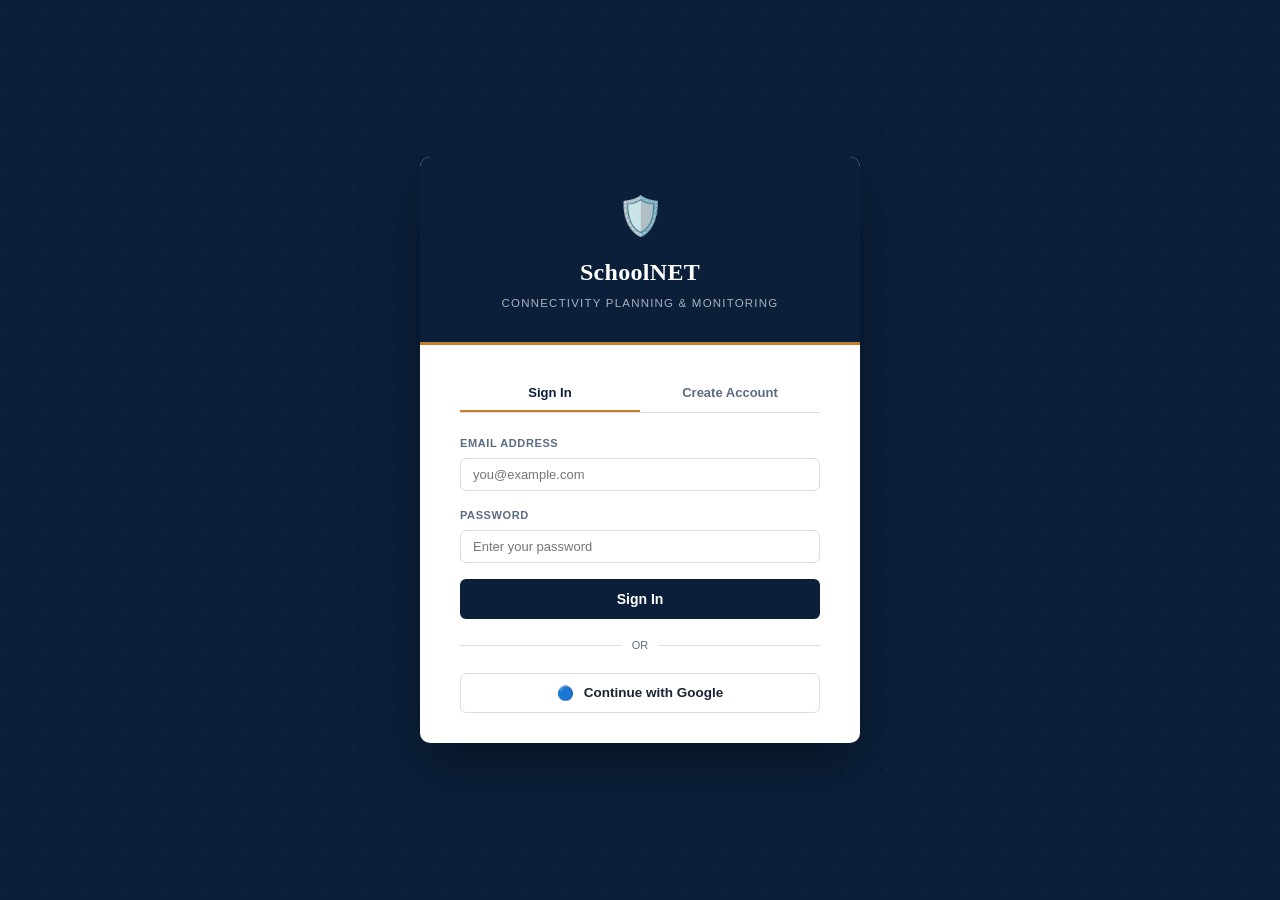
==== commit b2a3ebd9: "Phase D: full frontend - auth, registry,map clustering,issues, equipment, admin" ====
--- a/index.html
+++ b/index.html
@@ -2,67 +2,92 @@
 <html lang="en">
 <head>
     <meta charset="UTF-8">
-    <meta name="viewport" 
-    content="width=device-width, initial-scale=1.0">
-    <title>SchoolNET | Login</title>
-    <link rel="stylesheet" href="assets/css/style.css">
+    <meta name="viewport" content="width=device-width, initial-scale=1.0">
+    <title>SchoolNET | Sign In</title>
+    <link rel="stylesheet" href="static/css/style.css">
 </head>
 <body>
 
-<div class="login-container">
-    <div class="login-box">
+<div class="auth-page">
+    <div class="auth-box">
 
-        <div class="login-logo">
-            <div class="logo-icon">🌐</div>
+        <div class="auth-header">
+            <div class="crest">🛡️</div>
             <h1>SchoolNET</h1>
-            <p>North Rift Connectivity Management System</p>
+            <p>Connectivity Planning & Monitoring</p>
         </div>
 
-        <div class="login-form">
+        <div class="auth-body">
 
-            <div class="login-group">
-                <label>Username</label>
-                <input 
-                    type="text" 
-                    id="loginUser" 
-                    placeholder="Enter your username"
-                    autocomplete="username"
-                >
+            <div class="auth-tabs">
+                <button class="auth-tab active" id="tabLogin" onclick="switchAuthTab('login')">
+                    Sign In
+                </button>
+                <button class="auth-tab" id="tabSignup" onclick="switchAuthTab('signup')">
+                    Create Account
+                </button>
             </div>
 
-            <div class="login-group">
-                <label>Password</label>
-                <div class="password-wrap">
-                    <input 
-                        type="password" 
-                        id="loginPass" 
-                        placeholder="Enter your password"
-                        autocomplete="current-password"
-                    >
-                    <button 
-                        class="toggle-pass" 
-                        onclick="togglePassword()"
-                        type="button">
-                        👁
-                    </button>
+            <!-- LOGIN FORM -->
+            <div id="loginForm">
+                <div class="auth-field">
+                    <label>Email Address</label>
+                    <input type="email" id="loginEmail" placeholder="you@example.com" autocomplete="email">
                 </div>
+                <div class="auth-field">
+                    <label>Password</label>
+                    <input type="password" id="loginPassword" placeholder="Enter your password" autocomplete="current-password">
+                </div>
+
+                <div class="auth-error" id="loginError"></div>
+
+                <button class="btn-auth-primary" id="loginBtn" onclick="handleLogin()">
+                    Sign In
+                </button>
+
+                <div class="auth-divider">or</div>
+
+                <button class="btn-google" onclick="handleGoogleLogin()">
+                    <span>🔵</span> Continue with Google
+                </button>
             </div>
 
-            <div class="login-error" id="loginError"></div>
+            <!-- SIGNUP FORM -->
+            <div id="signupForm" style="display:none">
+                <div class="auth-field">
+                    <label>Full Name</label>
+                    <input type="text" id="signupName" placeholder="e.g. Jane Doe" autocomplete="name">
+                </div>
+                <div class="auth-field">
+                    <label>Email Address</label>
+                    <input type="email" id="signupEmail" placeholder="you@example.com" autocomplete="email">
+                </div>
+                <div class="auth-field">
+                    <label>Password</label>
+                    <input type="password" id="signupPassword" placeholder="At least 6 characters" autocomplete="new-password">
+                </div>
 
-            <button 
-                class="btn-login" 
-                id="loginBtn"
-                onclick="doLogin()">
-                Login
-            </button>
+                <div class="auth-error" id="signupError"></div>
+
+                <button class="btn-auth-primary" id="signupBtn" onclick="handleSignup()">
+                    Create Account
+                </button>
+
+                <div class="auth-divider">or</div>
+
+                <button class="btn-google" onclick="handleGoogleLogin()">
+                    <span>🔵</span> Continue with Google
+                </button>
+            </div>
 
         </div>
     </div>
 </div>
 
-<script src="assets/js/api.js"></script>
-<script src="assets/js/auth.js"></script>
+<div id="toast"></div>
+
+<script src="static/js/api.js"></script>
+<script src="static/js/auth.js"></script>
 
 </body>
 </html>
--- a/static/css/style.css
+++ b/static/css/style.css
@@ -0,0 +1,605 @@
+/* ================================
+   SCHOOLNET — DESIGN SYSTEM
+   Navy / Government theme
+================================ */
+
+*, *::before, *::after {
+    box-sizing: border-box;
+    margin: 0;
+    padding: 0;
+}
+
+:root {
+    /* Core navy palette */
+    --navy-deep:    #0B1F3A;
+    --navy:         #11284D;
+    --navy-light:   #1C3A66;
+    --navy-pale:    #EAF0F7;
+
+    /* Single restrained accent — used sparingly for "needs attention" */
+    --accent:       #C77D2E;
+
+    /* Status colors — used only on badges/map, not decoratively */
+    --status-connected:     #2E7D4F;
+    --status-scheduled:     #B8862E;
+    --status-not-connected: #A23B3B;
+    --status-unknown:       #6B7280;
+
+    --text:         #1A2333;
+    --text-muted:   #5B6B82;
+    --border:       #D8DEE8;
+    --bg:           #F5F7FA;
+    --white:        #FFFFFF;
+
+    --sidebar-w:    250px;
+    --header-h:     60px;
+
+    --radius:       6px;
+    --shadow-sm:    0 1px 2px rgba(11,31,58,0.06);
+    --shadow-md:    0 4px 12px rgba(11,31,58,0.08);
+}
+
+body {
+    font-family: 'Georgia', 'Times New Roman', serif;
+    background: var(--bg);
+    color: var(--text);
+    font-size: 14px;
+    line-height: 1.55;
+}
+
+/* Headings use the serif for an official tone; body text uses a clean sans */
+h1, h2, h3, h4 {
+    font-family: 'Georgia', 'Times New Roman', serif;
+    font-weight: 700;
+    color: var(--navy-deep);
+}
+
+body, input, select, textarea, button, td, th, label, p, span, a {
+    font-family: 'Segoe UI', Arial, sans-serif;
+}
+
+a { text-decoration: none; color: inherit; }
+
+/* ================================
+   AUTH PAGES (Login / Signup)
+================================ */
+.auth-page {
+    min-height: 100vh;
+    background: var(--navy-deep);
+    background-image:
+        radial-gradient(circle at 15% 25%, rgba(255,255,255,0.04) 1px, transparent 1px),
+        radial-gradient(circle at 85% 75%, rgba(255,255,255,0.04) 1px, transparent 1px);
+    background-size: 40px 40px;
+    display: flex;
+    align-items: center;
+    justify-content: center;
+    padding: 24px;
+}
+
+.auth-box {
+    background: var(--white);
+    border-radius: 10px;
+    width: 440px;
+    max-width: 100%;
+    box-shadow: 0 24px 60px rgba(0,0,0,0.35);
+    overflow: hidden;
+}
+
+.auth-header {
+    background: var(--navy-deep);
+    padding: 30px 40px;
+    text-align: center;
+    color: var(--white);
+    border-bottom: 3px solid var(--accent);
+}
+
+.auth-header .crest {
+    font-size: 38px;
+    margin-bottom: 8px;
+}
+
+.auth-header h1 {
+    font-size: 24px;
+    color: var(--white);
+    letter-spacing: 0.3px;
+    margin-bottom: 3px;
+}
+
+.auth-header p {
+    font-size: 11.5px;
+    color: rgba(255,255,255,0.65);
+    text-transform: uppercase;
+    letter-spacing: 1.2px;
+}
+
+.auth-body {
+    padding: 30px 40px;
+}
+
+.auth-tabs {
+    display: flex;
+    border-bottom: 1px solid var(--border);
+    margin-bottom: 22px;
+}
+
+.auth-tab {
+    flex: 1;
+    text-align: center;
+    padding: 10px 0;
+    font-size: 13px;
+    font-weight: 600;
+    color: var(--text-muted);
+    cursor: pointer;
+    border-bottom: 2px solid transparent;
+    background: none;
+    border-top: none; border-left: none; border-right: none;
+}
+
+.auth-tab.active {
+    color: var(--navy-deep);
+    border-bottom-color: var(--accent);
+}
+
+.auth-field { margin-bottom: 16px; }
+
+.auth-field label {
+    display: block;
+    font-size: 11px;
+    font-weight: 700;
+    text-transform: uppercase;
+    letter-spacing: 0.6px;
+    color: var(--text-muted);
+    margin-bottom: 6px;
+}
+
+.auth-field input {
+    width: 100%;
+    padding: 10px 13px;
+    border: 1.5px solid var(--border);
+    border-radius: var(--radius);
+    font-size: 14px;
+    outline: none;
+}
+
+.auth-field input:focus { border-color: var(--navy-light); }
+
+.auth-error {
+    background: #FBEAEA;
+    color: var(--status-not-connected);
+    border: 1px solid #F0CFCF;
+    padding: 9px 13px;
+    border-radius: var(--radius);
+    font-size: 12.5px;
+    margin-bottom: 14px;
+    display: none;
+}
+
+.btn-auth-primary {
+    width: 100%;
+    padding: 12px;
+    background: var(--navy-deep);
+    color: var(--white);
+    border: none;
+    border-radius: var(--radius);
+    font-size: 14px;
+    font-weight: 600;
+    cursor: pointer;
+}
+
+.btn-auth-primary:hover { background: var(--navy-light); }
+.btn-auth-primary:disabled { opacity: 0.6; cursor: not-allowed; }
+
+.auth-divider {
+    display: flex;
+    align-items: center;
+    gap: 10px;
+    margin: 18px 0;
+    color: var(--text-muted);
+    font-size: 11px;
+    text-transform: uppercase;
+}
+
+.auth-divider::before, .auth-divider::after {
+    content: '';
+    flex: 1;
+    height: 1px;
+    background: var(--border);
+}
+
+.btn-google {
+    width: 100%;
+    padding: 11px;
+    background: var(--white);
+    border: 1.5px solid var(--border);
+    border-radius: var(--radius);
+    font-size: 13.5px;
+    font-weight: 600;
+    color: var(--text);
+    cursor: pointer;
+    display: flex;
+    align-items: center;
+    justify-content: center;
+    gap: 10px;
+}
+
+.btn-google:hover { background: var(--navy-pale); }
+
+/* ================================
+   APP LAYOUT
+================================ */
+.app-layout { display: flex; min-height: 100vh; }
+
+.sidebar {
+    width: var(--sidebar-w);
+    background: var(--navy-deep);
+    display: flex;
+    flex-direction: column;
+    position: fixed;
+    top: 0; left: 0; bottom: 0;
+    z-index: 100;
+}
+
+.sidebar-header {
+    padding: 22px 22px 18px;
+    border-bottom: 1px solid rgba(255,255,255,0.12);
+}
+
+.sidebar-header h1 {
+    color: var(--white);
+    font-size: 17px;
+    letter-spacing: 0.3px;
+}
+
+.sidebar-header p {
+    color: rgba(255,255,255,0.55);
+    font-size: 10px;
+    text-transform: uppercase;
+    letter-spacing: 1px;
+    margin-top: 3px;
+    font-family: 'Segoe UI', sans-serif;
+}
+
+.sidebar-nav { flex: 1; padding: 14px 0; overflow-y: auto; }
+
+.nav-section-label {
+    padding: 16px 22px 6px;
+    color: rgba(255,255,255,0.32);
+    font-size: 10px;
+    text-transform: uppercase;
+    letter-spacing: 1.1px;
+    font-weight: 700;
+}
+
+.nav-link {
+    display: flex;
+    align-items: center;
+    gap: 10px;
+    padding: 10px 22px;
+    color: rgba(255,255,255,0.78);
+    font-size: 13px;
+    font-weight: 500;
+    cursor: pointer;
+    border-left: 3px solid transparent;
+}
+
+.nav-link:hover { background: rgba(255,255,255,0.07); color: var(--white); }
+.nav-link.active {
+    background: rgba(255,255,255,0.1);
+    color: var(--white);
+    border-left-color: var(--accent);
+}
+
+.nav-footer {
+    border-top: 1px solid rgba(255,255,255,0.12);
+    padding: 8px 0;
+}
+.nav-footer .nav-link { color: rgba(255,255,255,0.55); }
+
+.main-content {
+    margin-left: var(--sidebar-w);
+    flex: 1;
+    display: flex;
+    flex-direction: column;
+    min-height: 100vh;
+}
+
+.topbar {
+    height: var(--header-h);
+    background: var(--white);
+    border-bottom: 1px solid var(--border);
+    display: flex;
+    align-items: center;
+    justify-content: space-between;
+    padding: 0 28px;
+    position: sticky;
+    top: 0;
+    z-index: 50;
+}
+
+.topbar h2 { font-size: 17px; color: var(--navy-deep); }
+
+.topbar-right { display: flex; align-items: center; gap: 14px; font-size: 12px; color: var(--text-muted); font-family: 'Segoe UI', sans-serif; }
+
+.role-pill {
+    font-size: 10.5px;
+    font-weight: 700;
+    text-transform: uppercase;
+    letter-spacing: 0.5px;
+    padding: 3px 10px;
+    border-radius: 20px;
+    background: var(--navy-pale);
+    color: var(--navy-deep);
+}
+
+.user-avatar {
+    width: 34px; height: 34px;
+    background: var(--navy-deep);
+    color: var(--white);
+    border-radius: 50%;
+    display: flex; align-items: center; justify-content: center;
+    font-size: 12.5px; font-weight: 700;
+    font-family: 'Segoe UI', sans-serif;
+}
+
+.page-content { padding: 26px 30px; flex: 1; }
+.page { display: none; }
+.page.active { display: block; }
+
+/* ================================
+   STAT CARDS
+================================ */
+.stats-grid {
+    display: grid;
+    grid-template-columns: repeat(auto-fit, minmax(190px, 1fr));
+    gap: 16px;
+    margin-bottom: 26px;
+}
+
+.stat-card {
+    background: var(--white);
+    border: 1px solid var(--border);
+    border-radius: var(--radius);
+    padding: 20px;
+    box-shadow: var(--shadow-sm);
+}
+
+.stat-label {
+    font-family: 'Segoe UI', sans-serif;
+    font-size: 11px;
+    font-weight: 700;
+    text-transform: uppercase;
+    letter-spacing: 0.7px;
+    color: var(--text-muted);
+    margin-bottom: 8px;
+}
+
+.stat-value {
+    font-size: 32px;
+    font-weight: 700;
+    color: var(--navy-deep);
+    line-height: 1;
+    margin-bottom: 5px;
+}
+
+.stat-sub { font-family: 'Segoe UI', sans-serif; font-size: 11.5px; color: var(--text-muted); }
+
+.stat-card.connected .stat-value    { color: var(--status-connected); }
+.stat-card.scheduled .stat-value    { color: var(--status-scheduled); }
+.stat-card.not-connected .stat-value{ color: var(--status-not-connected); }
+
+/* ================================
+   CARDS / TABLES (shared)
+================================ */
+.panel {
+    background: var(--white);
+    border: 1px solid var(--border);
+    border-radius: var(--radius);
+    box-shadow: var(--shadow-sm);
+    margin-bottom: 22px;
+    overflow: hidden;
+}
+
+.panel-header {
+    display: flex;
+    align-items: center;
+    justify-content: space-between;
+    padding: 16px 20px;
+    border-bottom: 1px solid var(--border);
+    flex-wrap: wrap;
+    gap: 12px;
+}
+
+.panel-header h3 { font-size: 15px; color: var(--navy-deep); }
+
+.panel-toolbar { display: flex; align-items: center; gap: 9px; flex-wrap: wrap; font-family: 'Segoe UI', sans-serif; }
+
+input[type=text], input[type=email], input[type=password], select, textarea {
+    font-family: 'Segoe UI', sans-serif;
+    padding: 8px 12px;
+    border: 1.5px solid var(--border);
+    border-radius: var(--radius);
+    font-size: 13px;
+    outline: none;
+    background: var(--white);
+    color: var(--text);
+}
+
+input:focus, select:focus, textarea:focus { border-color: var(--navy-light); }
+#searchBox { width: 230px; }
+
+.btn {
+    font-family: 'Segoe UI', sans-serif;
+    padding: 8px 16px;
+    border: none;
+    border-radius: var(--radius);
+    font-size: 12.5px;
+    font-weight: 600;
+    cursor: pointer;
+    display: inline-flex;
+    align-items: center;
+    gap: 6px;
+}
+
+.btn:hover { opacity: 0.88; }
+.btn-primary  { background: var(--navy-deep); color: var(--white); }
+.btn-accent   { background: var(--accent); color: var(--white); }
+.btn-danger   { background: var(--status-not-connected); color: var(--white); }
+.btn-outline  { background: var(--white); color: var(--navy-deep); border: 1.5px solid var(--navy-deep); }
+.btn-sm       { padding: 4px 10px; font-size: 11.5px; }
+
+table { width: 100%; border-collapse: collapse; font-size: 13px; font-family: 'Segoe UI', sans-serif; }
+
+thead th {
+    background: var(--navy-pale);
+    padding: 10px 16px;
+    text-align: left;
+    font-size: 10.5px;
+    font-weight: 700;
+    text-transform: uppercase;
+    letter-spacing: 0.5px;
+    color: var(--navy-deep);
+    border-bottom: 1px solid var(--border);
+    white-space: nowrap;
+}
+
+tbody tr { border-bottom: 1px solid var(--border); }
+tbody tr:hover { background: var(--navy-pale); }
+tbody td { padding: 10px 16px; vertical-align: middle; }
+
+/* ================================
+   BADGES — restrained status colors only
+================================ */
+.badge {
+    display: inline-flex;
+    align-items: center;
+    padding: 3px 10px;
+    border-radius: 20px;
+    font-size: 10.5px;
+    font-weight: 700;
+    font-family: 'Segoe UI', sans-serif;
+}
+
+.badge-connected     { background: #E7F3EC; color: var(--status-connected); }
+.badge-scheduled      { background: #F7EFDF; color: var(--status-scheduled); }
+.badge-notconnected   { background: #F8E9E9; color: var(--status-not-connected); }
+.badge-unknown        { background: #ECEEF1; color: var(--status-unknown); }
+
+/* ================================
+   FRESHNESS INDICATOR
+================================ */
+.freshness {
+    font-family: 'Segoe UI', sans-serif;
+    font-size: 11px;
+    display: inline-flex;
+    align-items: center;
+    gap: 5px;
+}
+.freshness-dot { width: 7px; height: 7px; border-radius: 50%; }
+.freshness.fresh .freshness-dot   { background: var(--status-connected); }
+.freshness.stale .freshness-dot   { background: var(--status-scheduled); }
+.freshness.old .freshness-dot     { background: var(--status-not-connected); }
+
+/* ================================
+   STATUS TIMELINE
+================================ */
+.timeline { position: relative; padding-left: 22px; font-family: 'Segoe UI', sans-serif; }
+.timeline::before {
+    content: '';
+    position: absolute;
+    left: 5px; top: 4px; bottom: 4px;
+    width: 2px;
+    background: var(--border);
+}
+.timeline-item { position: relative; margin-bottom: 16px; }
+.timeline-item::before {
+    content: '';
+    position: absolute;
+    left: -22px; top: 4px;
+    width: 10px; height: 10px;
+    border-radius: 50%;
+    background: var(--navy-deep);
+    border: 2px solid var(--white);
+}
+.timeline-item .t-status { font-size: 12.5px; font-weight: 700; color: var(--navy-deep); }
+.timeline-item .t-time   { font-size: 11px; color: var(--text-muted); margin-top: 2px; }
+
+/* ================================
+   MODAL
+================================ */
+.modal-bg {
+    display: none;
+    position: fixed; inset: 0;
+    background: rgba(11,31,58,0.55);
+    z-index: 200;
+    align-items: center; justify-content: center;
+}
+.modal-bg.open { display: flex; }
+
+.modal {
+    background: var(--white);
+    border-radius: 8px;
+    width: 580px; max-width: 95vw; max-height: 90vh;
+    overflow-y: auto;
+    box-shadow: 0 24px 60px rgba(0,0,0,0.3);
+    font-family: 'Segoe UI', sans-serif;
+}
+
+.modal-header {
+    display: flex; align-items: center; justify-content: space-between;
+    padding: 18px 24px;
+    border-bottom: 1px solid var(--border);
+    background: var(--navy-pale);
+}
+.modal-header h3 { font-size: 15px; color: var(--navy-deep); }
+.modal-close { background: none; border: none; font-size: 20px; cursor: pointer; color: var(--text-muted); }
+
+.modal-body { padding: 22px 24px; }
+.modal-tabs { display: flex; border-bottom: 2px solid var(--border); margin-bottom: 18px; }
+.modal-tab {
+    padding: 9px 18px; font-size: 12.5px; font-weight: 600;
+    color: var(--text-muted); cursor: pointer;
+    border-bottom: 2px solid transparent; margin-bottom: -2px;
+    background: none; border-top: none; border-left: none; border-right: none;
+}
+.modal-tab.active { color: var(--navy-deep); border-bottom-color: var(--accent); }
+.tab-content { display: none; }
+.tab-content.active { display: block; }
+
+.form-grid { display: grid; grid-template-columns: 1fr 1fr; gap: 14px; }
+.form-group { display: flex; flex-direction: column; gap: 5px; }
+.form-group.full { grid-column: 1/-1; }
+.form-group label {
+    font-size: 10.5px; font-weight: 700; text-transform: uppercase;
+    letter-spacing: 0.5px; color: var(--text-muted);
+}
+.form-group input, .form-group select, .form-group textarea { width: 100%; }
+
+.modal-footer {
+    display: flex; justify-content: flex-end; gap: 10px;
+    padding: 14px 24px; border-top: 1px solid var(--border);
+}
+
+/* ================================
+   TOAST
+================================ */
+#toast {
+    position: fixed; bottom: 24px; right: 24px;
+    background: var(--navy-deep); color: var(--white);
+    padding: 12px 20px; border-radius: var(--radius);
+    font-size: 13px; font-family: 'Segoe UI', sans-serif;
+    transform: translateY(80px); opacity: 0;
+    transition: all 0.3s; z-index: 999; max-width: 320px;
+}
+#toast.show { transform: translateY(0); opacity: 1; }
+#toast.success { background: var(--status-connected); }
+#toast.error   { background: var(--status-not-connected); }
+
+.no-results { text-align: center; padding: 50px; color: var(--text-muted); font-family: 'Segoe UI', sans-serif; }
+
+@media (max-width: 768px) {
+    .sidebar { transform: translateX(-100%); transition: transform 0.3s; }
+    .sidebar.open { transform: translateX(0); }
+    .main-content { margin-left: 0; }
+    .stats-grid { grid-template-columns: 1fr 1fr; }
+    .form-grid { grid-template-columns: 1fr; }
+}
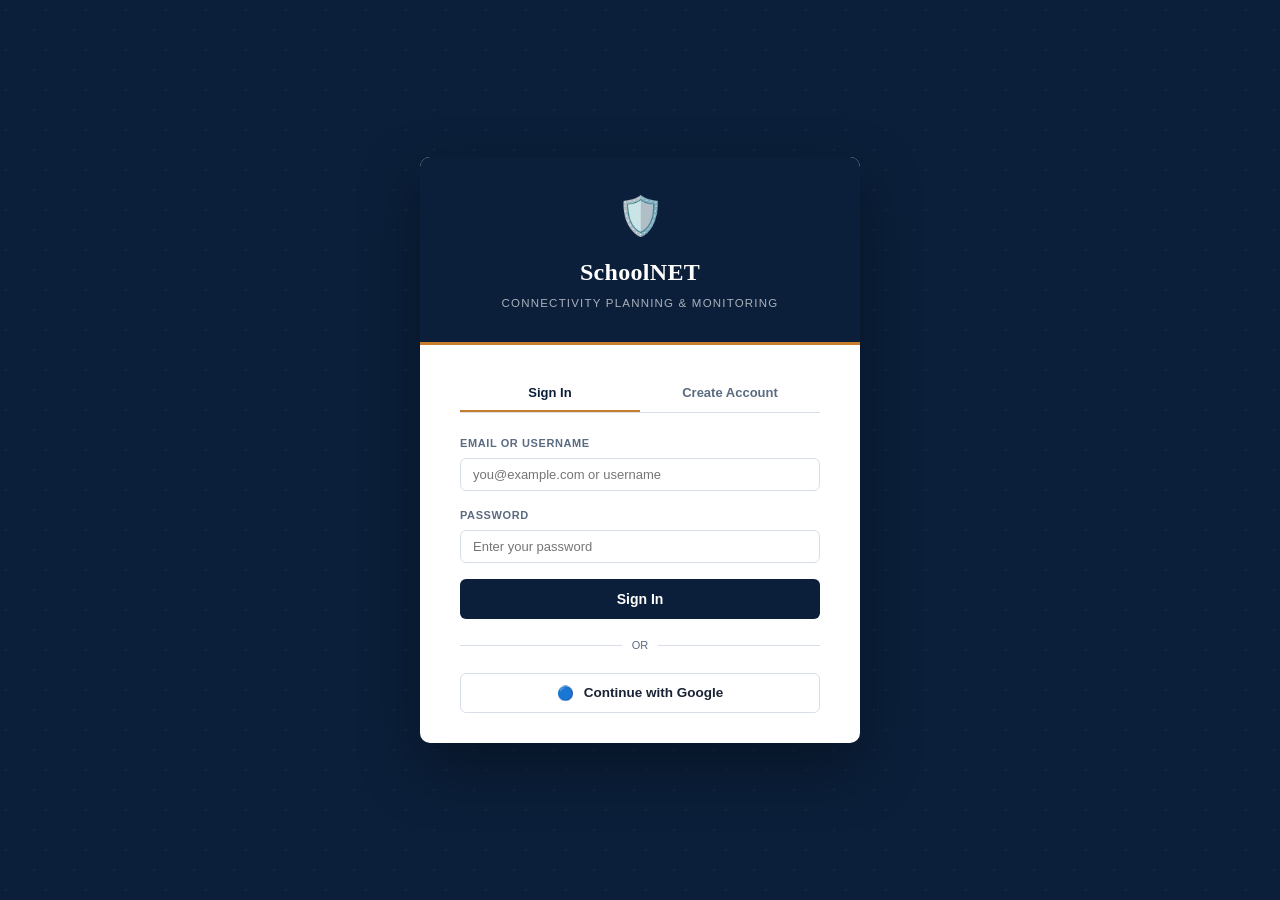
==== commit 9860e288: "Add username/email flexible login, file list display, equipment inventory module" ====
--- a/index.html
+++ b/index.html
@@ -31,9 +31,9 @@
             <!-- LOGIN FORM -->
             <div id="loginForm">
                 <div class="auth-field">
-                    <label>Email Address</label>
-                    <input type="email" id="loginEmail" placeholder="you@example.com" autocomplete="email">
-                </div>
+                    <label>Email or Username</label>
+                    <input type="text" id="loginEmail" placeholder="you@example.com or username" autocomplete="username">
+                </div>   
                 <div class="auth-field">
                     <label>Password</label>
                     <input type="password" id="loginPassword" placeholder="Enter your password" autocomplete="current-password">
@@ -59,8 +59,12 @@
                     <input type="text" id="signupName" placeholder="e.g. Jane Doe" autocomplete="name">
                 </div>
                 <div class="auth-field">
-                    <label>Email Address</label>
+                    <label>Email Address(optional if you set a username)</label>
                     <input type="email" id="signupEmail" placeholder="you@example.com" autocomplete="email">
+                </div>
+                <div class="auth-field">
+                    <label>Username(optional if you provide an email)</label>
+                    <input type="text" id="signupUsername" placeholder="e.g jdoe2026" autocomplete="username">
                 </div>
                 <div class="auth-field">
                     <label>Password</label>
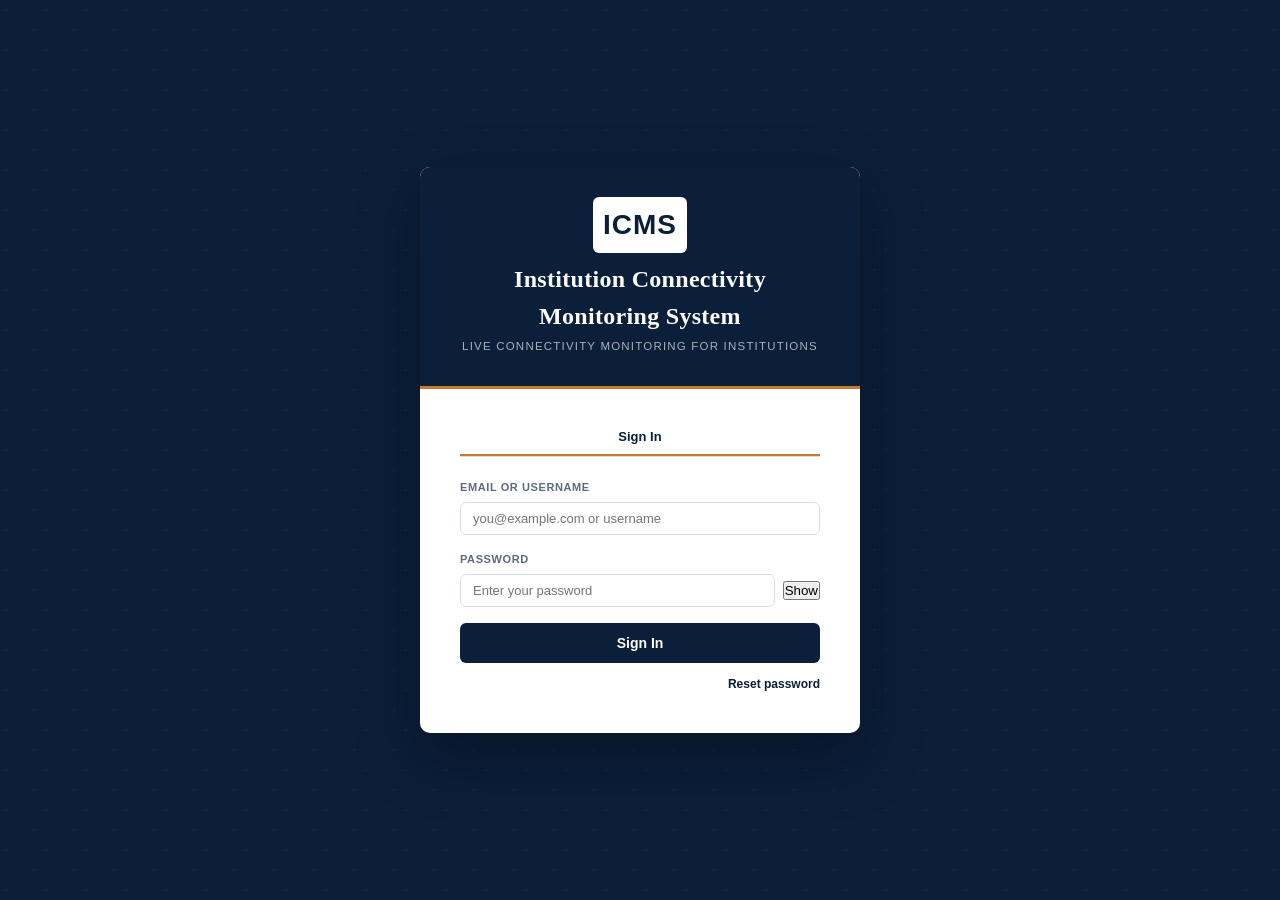
==== commit 91dff3be: "Update SchoolNET: add Docker setup, iventory tracking,tests, and other improvements" ====
--- a/index.html
+++ b/index.html
@@ -3,7 +3,7 @@
 <head>
     <meta charset="UTF-8">
     <meta name="viewport" content="width=device-width, initial-scale=1.0">
-    <title>SchoolNET | Sign In</title>
+    <title>Institution Connectivity Monitoring System | Sign In</title>
     <link rel="stylesheet" href="static/css/style.css">
 </head>
 <body>
@@ -12,19 +12,16 @@
     <div class="auth-box">
 
         <div class="auth-header">
-            <div class="crest">🛡️</div>
-            <h1>SchoolNET</h1>
-            <p>Connectivity Planning & Monitoring</p>
+            <div class="crest">ICMS</div>
+            <h1>Institution Connectivity Monitoring System</h1>
+            <p>Live connectivity monitoring for institutions</p>
         </div>
 
         <div class="auth-body">
 
             <div class="auth-tabs">
-                <button class="auth-tab active" id="tabLogin" onclick="switchAuthTab('login')">
+                <button class="auth-tab active" id="tabLogin">
                     Sign In
-                </button>
-                <button class="auth-tab" id="tabSignup" onclick="switchAuthTab('signup')">
-                    Create Account
                 </button>
             </div>
 
@@ -36,7 +33,10 @@
                 </div>   
                 <div class="auth-field">
                     <label>Password</label>
-                    <input type="password" id="loginPassword" placeholder="Enter your password" autocomplete="current-password">
+                    <div style="display:flex;align-items:center;gap:8px">
+                        <input type="password" id="loginPassword" placeholder="Enter your password" autocomplete="current-password">
+                        <button type="button" id="loginTogglePwd" onclick="togglePassword('loginPassword','loginTogglePwd')" class="pwd-toggle">Show</button>
+                    </div>
                 </div>
 
                 <div class="auth-error" id="loginError"></div>
@@ -45,44 +45,30 @@
                     Sign In
                 </button>
 
-                <div class="auth-divider">or</div>
+                <div style="text-align:right;margin:10px 0 8px">
+                    <a href="#" onclick="showResetPanel();return false" style="font-size:12px;color:var(--navy-deep);font-weight:600">Reset password</a>
+                </div>
 
-                <button class="btn-google" onclick="handleGoogleLogin()">
-                    <span>🔵</span> Continue with Google
-                </button>
+                <div id="resetPasswordPanel" style="display:none;margin-top:10px">
+                    <div class="auth-field">
+                        <label>Email or Username</label>
+                        <input type="text" id="resetIdentifier" placeholder="Enter your email or username">
+                    </div>
+                    <div class="auth-field">
+                        <label>New Password</label>
+                        <div style="display:flex;align-items:center;gap:8px">
+                            <input type="password" id="resetPassword" placeholder="New password">
+                            <button type="button" id="resetTogglePwd" onclick="togglePassword('resetPassword','resetTogglePwd')" class="pwd-toggle">Show</button>
+                        </div>
+                    </div>
+                    <button class="btn-auth-primary" onclick="handlePasswordReset()">Update Password</button>
+                    <div class="auth-error" id="resetError"></div>
+                </div>
+
+                <!-- Google sign-in disabled in this deployment -->
             </div>
 
-            <!-- SIGNUP FORM -->
-            <div id="signupForm" style="display:none">
-                <div class="auth-field">
-                    <label>Full Name</label>
-                    <input type="text" id="signupName" placeholder="e.g. Jane Doe" autocomplete="name">
-                </div>
-                <div class="auth-field">
-                    <label>Email Address(optional if you set a username)</label>
-                    <input type="email" id="signupEmail" placeholder="you@example.com" autocomplete="email">
-                </div>
-                <div class="auth-field">
-                    <label>Username(optional if you provide an email)</label>
-                    <input type="text" id="signupUsername" placeholder="e.g jdoe2026" autocomplete="username">
-                </div>
-                <div class="auth-field">
-                    <label>Password</label>
-                    <input type="password" id="signupPassword" placeholder="At least 6 characters" autocomplete="new-password">
-                </div>
-
-                <div class="auth-error" id="signupError"></div>
-
-                <button class="btn-auth-primary" id="signupBtn" onclick="handleSignup()">
-                    Create Account
-                </button>
-
-                <div class="auth-divider">or</div>
-
-                <button class="btn-google" onclick="handleGoogleLogin()">
-                    <span>🔵</span> Continue with Google
-                </button>
-            </div>
+            <!-- Signup disabled. Admin will create user accounts. -->
 
         </div>
     </div>
--- a/static/css/style.css
+++ b/static/css/style.css
@@ -94,8 +94,15 @@
 }
 
 .auth-header .crest {
-    font-size: 38px;
-    margin-bottom: 8px;
+    font-size: 28px;
+    margin: 0 auto 8px auto;
+    display: inline-block;
+    background: var(--white);
+    color: var(--navy-deep);
+    padding: 6px 10px;
+    border-radius: 6px;
+    font-weight: 800;
+    letter-spacing: 1px;
 }
 
 .auth-header h1 {
@@ -229,6 +236,101 @@
 ================================ */
 .app-layout { display: flex; min-height: 100vh; }
 
+.county-chart-legend {
+    display: flex;
+    gap: 12px;
+    flex-wrap: wrap;
+    margin-bottom: 14px;
+    font-size: 11.5px;
+    color: var(--text-muted);
+}
+
+.county-chart-legend span {
+    display: inline-flex;
+    align-items: center;
+    gap: 6px;
+}
+
+.county-chart-legend i {
+    width: 10px;
+    height: 10px;
+    border-radius: 50%;
+    display: inline-block;
+}
+
+.county-chart-grid {
+    display: grid;
+    grid-template-columns: repeat(auto-fit, minmax(210px, 1fr));
+    gap: 14px;
+}
+
+.county-chart-card {
+    background: linear-gradient(180deg, var(--white), #fbfdff);
+    border: 1px solid var(--border);
+    border-radius: 10px;
+    padding: 14px;
+    box-shadow: var(--shadow-sm);
+    cursor: pointer;
+    transition: transform 0.16s ease, box-shadow 0.16s ease;
+}
+
+.county-chart-card:hover {
+    transform: translateY(-2px);
+    box-shadow: var(--shadow-md);
+}
+
+.county-chart-card-head {
+    display: flex;
+    align-items: center;
+    justify-content: space-between;
+    gap: 10px;
+    margin-bottom: 12px;
+}
+
+.county-chart-card-name {
+    font-size: 13px;
+    font-weight: 700;
+    color: var(--navy-deep);
+}
+
+.county-chart-card-meta {
+    font-size: 11.5px;
+    color: var(--text-muted);
+    margin-top: 2px;
+}
+
+.county-chart-card-coverage {
+    font-size: 16px;
+    font-weight: 800;
+    color: var(--navy-deep);
+}
+
+.county-chart-progress {
+    height: 10px;
+    width: 100%;
+    display: flex;
+    overflow: hidden;
+    border-radius: 999px;
+    background: #eef2f7;
+    margin-bottom: 10px;
+}
+
+.county-chart-progress-segment {
+    height: 100%;
+}
+
+.county-chart-progress-segment.connected { background: var(--status-connected); }
+.county-chart-progress-segment.scheduled { background: var(--status-scheduled); }
+.county-chart-progress-segment.not-connected { background: var(--status-not-connected); }
+
+.county-chart-stats {
+    display: flex;
+    flex-wrap: wrap;
+    gap: 10px;
+    font-size: 11px;
+    color: var(--text-muted);
+}
+
 .sidebar {
     width: var(--sidebar-w);
     background: var(--navy-deep);
@@ -579,6 +681,19 @@
     padding: 14px 24px; border-top: 1px solid var(--border);
 }
 
+.inventory-section-tabs {
+    display: flex; flex-wrap: wrap; gap: 8px; margin-bottom: 16px;
+}
+.inventory-section-tab {
+    border: 1px solid var(--border); background: var(--bg); color: var(--text-muted);
+    padding: 8px 12px; border-radius: 999px; cursor: pointer; font-size: 12px; font-weight: 600;
+}
+.inventory-section-tab.active {
+    background: var(--navy-deep); color: var(--white); border-color: var(--navy-deep);
+}
+.inventory-section { display: none; }
+.inventory-section.active { display: block; }
+
 /* ================================
    TOAST
 ================================ */
